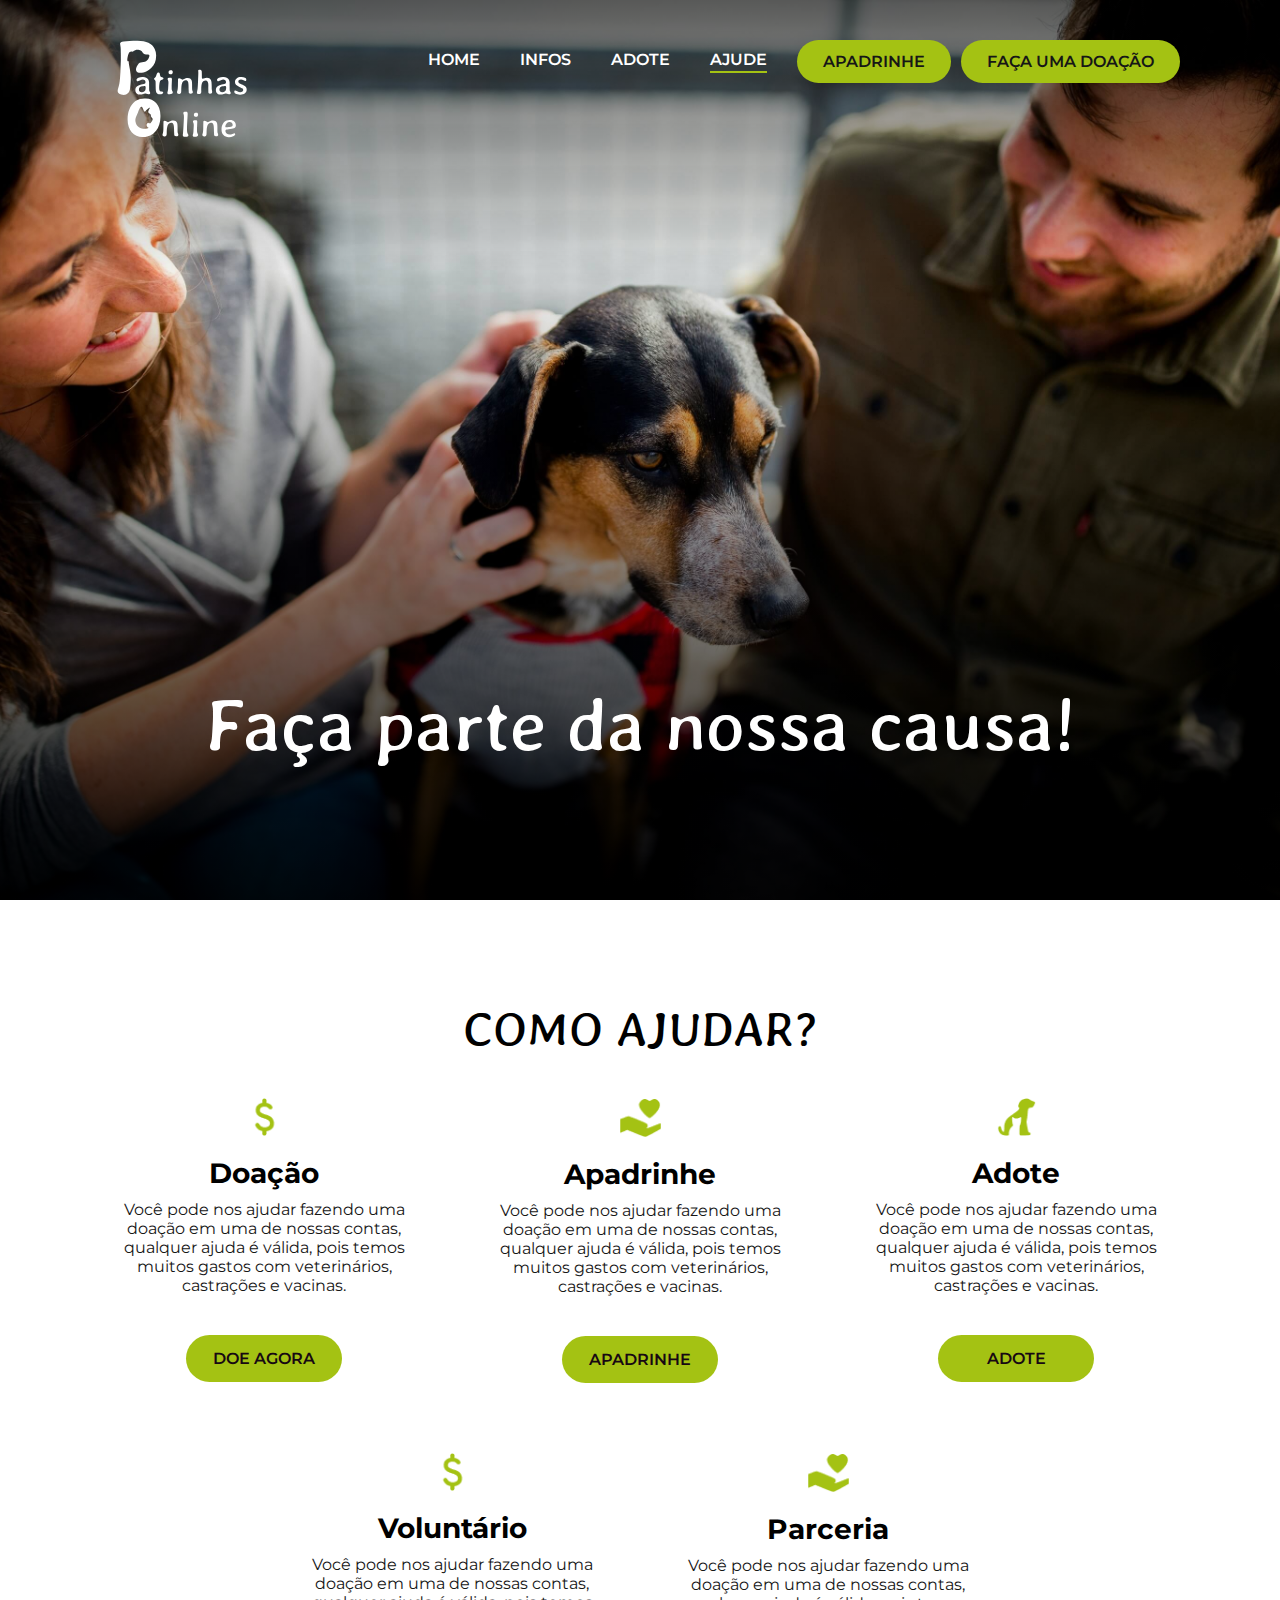
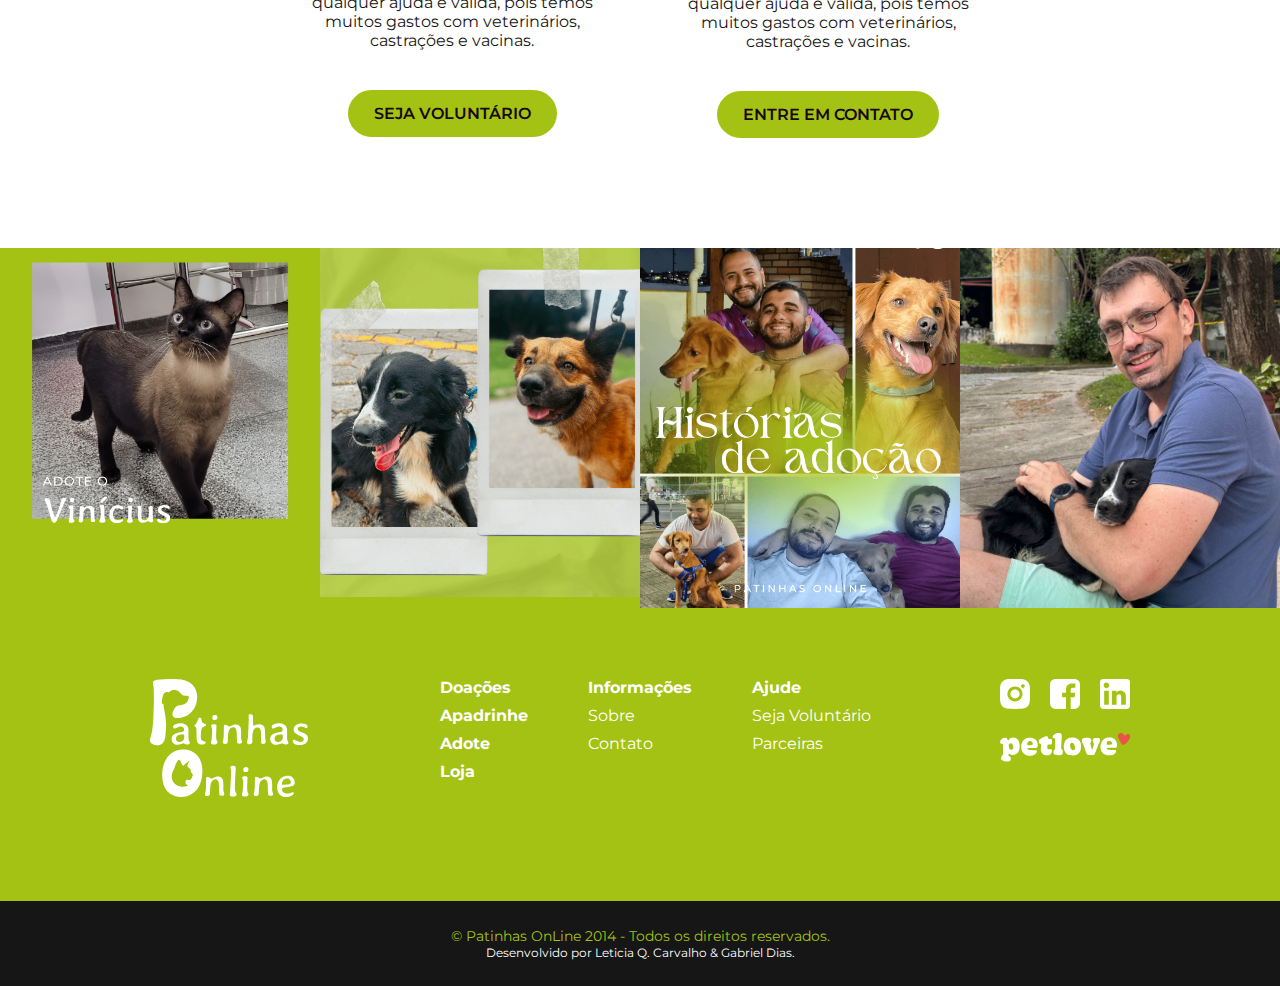
==== pages/ajude.html @ 226a87cc "alterações" ====
<!DOCTYPE html>
<html lang="pt-br">

<head>
    <meta charset="UTF-8">
    <meta name="viewport" content="width=device-width, initial-scale=1.0">
    <link rel="preconnect" href="https://fonts.googleapis.com">
    <link rel="preconnect" href="https://fonts.gstatic.com" crossorigin>
    <link
        href="https://fonts.googleapis.com/css2?family=Averia+Gruesa+Libre&family=Montserrat:wght@400;500;600;700&display=swap"
        rel="stylesheet">

    <title>Ajude</title>

    <link rel="shortcut icon" href="../assets/favicon.png" type="image/x-icon">
    <link rel="stylesheet" href="../styles/ajude.css">
</head>

<body> 
    <header>

        <div class="menuHamburguer">
            <img src="../assets/LogoPatinhas.svg" alt="">
            <img src="../assets/icon/openMenu.png" alt="" onclick="openMenu()">
        </div>

        <div class="menuTelasMenores">
            <div class="fecharMenu" onclick="closedMenu()">
                <img src="../assets/icon/closeMenu.png" alt="">
            </div>
            <a href="index.html">
                <img src="../assets/LogoPatinhas.svg" alt="" class="logoPatinhasOnline">
            </a>
            <ul class="navigation">
                <li><a href="../index.html">HOME</a></li>
                <li><a href="infos.html">INFOS</a></li>
                <li><a href="https://adote.patinhasonline.org.br/">ADOTE</a></li>
                <li class="ativo"><a href="ajude.html">AJUDE</a></li>
                <!-- <li><a href="#" style="color:#ffffff9a;">LOJA</a></li> -->
                <li><a href="apadrinhe.html">APADRINHE</a></li>
                <li><a href="doar.html">FAÇA UMA DOAÇÃO</a></li>
            </ul>
        </div>

        <nav>
            <a href="../index.html"><img src="../assets/LogoPatinhas.svg" alt="" class="logoPatinhasOnline"></a>
            <ul class="navigation">
                <li><a href="../index.html">HOME</a></li>
                <li><a href="infos.html">INFOS</a></li>
                <li><a href="https://adote.patinhasonline.org.br/">ADOTE</a></li>
                <li class="ativo"><a href="ajude.html">AJUDE</a></li>
                <!-- <li><a href="">LOJA</a></li> -->
                <li><a href="apadrinhe.html">APADRINHE</a></li>
                <li><a href="doar.html">FAÇA UMA DOAÇÃO</a></li>
            </ul>
        </nav>
    </header>
    <main>
        <section class="section-inicio">
            <img src="../assets/background-ajude.jpg" alt="" class="background-inicio">
            <div class="container-inicio">
                <p>Faça parte da nossa causa!</p>
            </div>


        </section>

        <section class="section-ajudar">
            <h2>Como ajudar?</h2>
            <div class="container-ajudar">
                <div class="card-ajudar">
                    <img src="../assets/icon/Dinheiro.png" alt="">
                    <h3>Doação</h3>
                    <p>Você pode nos ajudar fazendo uma doação em uma de nossas contas, qualquer ajuda é válida, pois
                        temos
                        muitos gastos com veterinários, castrações e vacinas.</p>
                    <a href="doar.html">
                        <button class="btn-ajudar">Doe agora</button>
                    </a>
                </div>
                <div class="card-ajudar">
                    <img src="../assets/icon/Apadrinhar.png" alt="">
                    <h3>Apadrinhe</h3>
                    <p>Você pode nos ajudar fazendo uma doação em uma de nossas contas, qualquer ajuda é válida, pois
                        temos
                        muitos gastos com
                        veterinários, castrações e vacinas.</p>
                    <a href="apadrinhe.html"><button class="btn-ajudar">APADRINHE</button></a>
                </div>
                <div class="card-ajudar">
                    <img src="../assets/icon/Adocao.png" alt="">
                    <h3>Adote</h3>
                    <p>Você pode nos ajudar fazendo uma doação em uma de nossas contas, qualquer ajuda é válida, pois
                        temos
                        muitos gastos com
                        veterinários, castrações e vacinas.</p>
                    <a href="https://adote.patinhasonline.org.br/"><button class="btn-ajudar">adote</button></a>
                </div>

                <div class="card-ajudar">
                    <img src="../assets/icon/Dinheiro.png" alt="">
                    <h3>Voluntário</h3>
                    <p>Você pode nos ajudar fazendo uma doação em uma de nossas contas, qualquer ajuda é válida, pois
                        temos
                        muitos gastos com veterinários, castrações e vacinas.</p>
                    <a href="https://docs.google.com/forms/d/e/1FAIpQLSfwefY6Z5MquSlEsEEb_Ik-94nusH8CNLHQpMYdT0zhZkeq-Q/viewform"><button class="btn-ajudar">Seja Voluntário</button></a>
                </div>

                <div class="card-ajudar">
                    <img src="../assets/icon/Apadrinhar.png" alt="">
                    <h3>Parceria</h3>
                    <p>Você pode nos ajudar fazendo uma doação em uma de nossas contas, qualquer ajuda é válida, pois
                        temos
                        muitos gastos com veterinários, castrações e vacinas.</p>
                    <a href="https://chat.whatsapp.com/E5KUpH816n9Ec4BOXb96Nz"><button class="btn-ajudar">Entre em contato</button></a>
                </div>
            </div>
        </section>

        <section class="section-feedInstagram">
            <div class="boxPostagem">
                <img src="../assets/feedInstagram/postagem01.png" alt="">
            </div>
            <div class="boxPostagem">
                <img src="../assets/feedInstagram/postagem02.png" alt="">
            </div>
            <div class="boxPostagem">
                <img src="../assets/feedInstagram/postagem03.png" alt="">
            </div>
            <div class="boxPostagem">
                <img src="../assets/feedInstagram/postagem04.jpg" alt="">
            </div>
        </section>
    </main>
    <footer>
        <div class="container-footer">
            <div>
                <a href="../index.html"><img src="../assets/LogoPatinhas.svg" alt=""></a>
            </div>
            <div class="listas-links">
                <ul class="menu-footer">
                    <li><a href="doar.html">Doações</a></li>
                    <li><a href="apadrinhe.html">Apadrinhe</a></li>
                    <li><a href="https://adote.patinhasonline.org.br/">Adote</a></li>
                    <li><a href="">Loja</a></li>
                </ul>
                <ul>
                    <li>Informações</li>
                    <li><a href="infos.html">Sobre</a></li>
                    <li><a href="infos.html#contato">Contato</a></li>
                </ul>
                <ul>
                    <li>Ajude</li>
                    <li><a href="">Seja Voluntário</a></li>
                    <li><a href="">Parceiras</a></li>
                </ul>
            </div>
            <div>
                <div class="redes-sociais">
                    <a href="https://www.instagram.com/patinhasonline/" target="_blank"><img
                            src="../assets/icon/instagram.svg" alt=""></a>
                    <a href="https://www.facebook.com/patinhasonline" target="_blank"><img
                            src="../assets/icon/facebook.svg" alt=""></a>
                    <a href="https://www.linkedin.com/company/patinhas-online/about/" target="_blank"><img
                            src="../assets/icon/linkedin.svg" alt=""></a>
                </div>
                <div class="redes-sociais"><a
                        href="https://patinhasonline.petlove.com.br/?fbclid=PAAaa2Pv4_MpVetYNMf6FtxfOVMZBxCQdqr0StWD2a-b7K7CP_-0gNbwwl4zE"
                        target="_blank"><img src="../assets/icon/petlove.svg" alt=""></a></div>
            </div>
        </div>
        <div class="creditos-copywriting">
            <p>&copy; Patinhas OnLine 2014 - Todos os direitos reservados.
            </p>
            <p>Desenvolvido por <a href="https://www.behance.net/lequeirozcvl" target="_blank">Leticia Q. Carvalho</a> &
                <a href="https://github.com/gabrieldias-dev" target="_blank">Gabriel Dias</a>.
            </p>
        </div>
    </footer>

    <script src="../scripts/menuCelular.js"></script>
    <script src="../main.js"></script>

</body>

</html>
---- styles/ajude.css ----
* {
  margin: 0;
  padding: 0;
  box-sizing: border-box;
}

:root {
  font-size: 62.5%;

  --var-font: "Montserrat", sans-serif;
  --var-font-title: "Averia Gruesa Libre", sans-serif;
  --var-green: #a4c213;
  --var-white: #ffffff;
  --var-black: #161616;
  --var-colorDisabled: #ffffff9a;
}

html {
  font-family: var(--var-font);
}

body {
  max-width: 100vw;
  overflow: overlay;
  font-family: var(--var-font);
}

h2 {
  font-size: 4.8rem;
  font-family: var(--var-font-title);
  font-weight: 400;
}

::-webkit-scrollbar {
  display: none;
}

header {
  position: absolute;
  width: 100%;
  z-index: 1;
  display: flex;
  justify-content: center;
}

.menuTelasMenores,
.menuHamburguer {
  display: none;
}

nav {
  display: flex;
  justify-content: space-between;
  align-items: top;
  width: min( 144rem, 100%); 
  height: 11.8rem;
  margin: 4rem 10rem 0 10rem;
}

.logoPatinhasOnline {
  width: 16.6rem;
  height: 9.8rem;
}

ul {
  font-size: 1.6rem;
  color: var(--var-white);
  list-style: none;
}

.navigation {
  display: flex;
  height: 4.3rem;
  padding-left: 1rem;
}

.navigation li a {
  text-decoration: none;
  color: var(--var-white);
}

nav .navigation li:nth-child(1) a:hover,
nav .navigation li:nth-child(2) a:hover,
nav .navigation li:nth-child(3) a:hover {
  color: var(--var-green);
}

/* nav .navigation li:nth-child(5) a, nav .navigation li:nth-child(3) a {
  color: var(--var-colorDisabled);
} */

/* nav .navigation li:nth-child(5) a:hover, nav .navigation li:nth-child(3) a:hover {
  cursor: not-allowed;
} */


.navigation li {
  position: relative;
  padding: 1rem;
  margin-right: 2rem;
  font-weight: 600;
}

.navigation li.ativo::before {
  content: "";
  position: absolute;
  bottom: calc(0rem - -1rem);
  width: calc(100% - 2rem);
  height: 2px;
  background-color: var(--var-green);
}

.navigation :nth-child(5),
.navigation :nth-child(6) {
  display: flex;
  min-width: 15rem;
  padding: 1.4rem 2.6rem;
  justify-content: center;
  align-items: center;

  background-color: var(--var-green);
  border-radius: 10rem;
}

.navigation :nth-child(5) a,
.navigation :nth-child(6) a {
  color: var(--var-black);
}

nav .navigation :nth-child(5):hover,
nav .navigation :nth-child(6):hover {
  background-color: var(--var-white);
  cursor: pointer;
  outline: 2px solid var(--var-green);
}

.navigation :nth-child(5) {
  margin-right: 1rem;
}

.navigation :nth-child(6) {
  margin-right: 0;
}

/* --------------- section Inicio --------------- */

.section-inicio {
  position: relative;
  width: 100%;
  height: 100vh;
  overflow: hidden;
  background: linear-gradient(
    180deg,
    rgba(0, 0, 0, 0.63) 0%,
    rgba(0, 0, 0, 0.04) 30.1%,
    rgba(0, 0, 0, 0.9) 100%
  );

  padding: 2rem 10rem;
  display: flex;
  justify-content: end;
  align-items: end;
}

.background-inicio {
  position: absolute;
  width: 100%;
  height: 100%;
  object-fit: cover;
  bottom: 0;
  left: 0;
  z-index: -1;
}

.container-inicio {
  width: 100%;
  height: 20rem;
  display: flex;
  flex-direction: column;
  align-items: center;
  gap: 3rem;
}

.container-inicio p {
  color: #fff;
  text-align: right;
  font-family: var(--var-font-title);
  font-size: 7.4rem;
  font-weight: 400;
}

/* -------------- section Como ajudar -------------- */

.section-ajudar {
  padding: 10rem;
  display: flex;
  flex-direction: column;
  align-items: center;
  gap: 3rem;
}

.section-ajudar h2 {
  text-transform: uppercase;
  text-align: center;
}

.container-ajudar {
  display: flex;
  width: 144rem;
  flex-wrap: wrap;
  justify-content: center;
  gap: 5rem; 
  overflow: hidden;
  
  
}

.card-ajudar {
  width: 32.6rem;
  padding: 1rem;

  display: flex;
  flex-direction: column;
  align-items: center;
}

.card-ajudar img {
  width: 4.1rem;
  margin-bottom: 2rem;
}

.section-ajudar h3 {
  font-size: 2.8rem;
  text-align: center;
  font-family: var(--var-font);
  margin-bottom: 1rem;
}

.section-ajudar p {
  color: #161616;
  text-align: center;
  font-family: var(--var-font);
  font-size: 1.6rem;
  font-weight: 400;
}

.btn-ajudar {
  min-width: 15.6rem;
  padding: 1.4rem 2.6rem;
  margin-top: 4rem;
  border-radius: 10rem;
  background: #a4c213;
  border: none;

  font-family: var(--var-font);
  color: #170812;
  text-align: center;
  font-size: 1.6rem;
  font-weight: 600;
  text-transform: uppercase;
  transition: background-color 0.1s;
}

.btn-ajudar:hover {
  color: var(--var-green);
  background-color: var(--var-white);
  outline: 2px solid var(--var-green);
  cursor: pointer;
}

.ajudar-opcao {
  transition: transform 0.2s;
}

.ajudar-opcao a {
  color: var(--var-green);
  font-size: 1.6rem;
  font-weight: 500;
  text-decoration: none;
}

.ajudar-opcao:hover {
  transform: scale(1.05);
}

/* -------------- section Feed Instagram-------------- */

.section-feedInstagram {
  width: 100%;
  height: 36rem;
  background-color: var(--var-green);
  display: flex;
}

.boxPostagem {
  width: 100%;
  overflow: hidden;
  object-fit: cover;
}

.boxPostagem img {
  width: 100%;
}

/* ----------- Footer ------------ */

footer {
  max-width: 100%;
  background-color: var(--var-green);
  display: flex;
  flex-direction: column;
  align-items: center;

}

.container-footer {
    width: min( 144rem, 100%); 
  padding: 7rem 15rem 10rem 15rem;
  display: flex;
  justify-content: space-between;
}

.listas-links {
  display: flex;
  gap: 6rem;
}

.container-footer ul li a {
  color: var(--var-white);
  text-decoration: none;
}

.container-footer ul li a:hover {
  text-decoration: underline;
}

.container-footer ul {
  display: flex;
  flex-direction: column;
  gap: 0.9rem;
  font-family: var(--var-font);
  font-size: 1.6rem;
}

.container-footer ul li:nth-child(1) {
  font-weight: 700;
}

.menu-footer {
  font-weight: 700;
}

.redes-sociais {
  display: flex;
  justify-content: center;
  gap: 2rem;
  margin-bottom: 2rem;
  transition: transform 0.3s;
}

.redes-sociais a {
  transition: transform 0.3s;
}

.redes-sociais a:hover {
  transform: scale(1.1);
}

.creditos-copywriting {
   width: 100%;
  height: 8.5rem;
  display: flex;
  flex-direction: column;
  justify-content: center;
  align-items: center;

  font-family: var(--var-font);
  font-size: 1.2rem;
  color: white;
  background-color: var(--var-black);
 
}

.creditos-copywriting p:nth-child(1) {
  font-size: 1.4rem;
  color: var(--var-green);
}

.creditos-copywriting a {
  color: var(--var-white);
  text-decoration: none;
}

.creditos-copywriting a:hover {
  text-decoration: underline;
}

/*  ------------ Telas médias ------------------- */

@media (min-width: 1025px) and (max-width: 1225px) {
  nav .navigation :nth-child(7) {
    width: 22rem;
    padding: 0 2rem;
  }

  footer {
    max-width: 100%;
    background-color: var(--var-green);
  }

  .container-footer {
    width: 100%;
    padding: 7rem 5rem;
  }
  .listas-links {
    width: 100%;
    gap: 3rem;
    justify-content: space-evenly;
  }

  .container-footer ul {
    font-size: 1.8rem;
  }

  .creditos-copywriting {
    font-size: 1.3rem;
  }

  .creditos-copywriting p:nth-child(1) {
    font-size: 1.5rem;
  }
}

@media (min-width: 768px) and (max-width: 1024px) {
  nav {
    width: 100%;
    margin: 4rem 1rem;
  }

  .logoPatinhasOnline {
    width: 10rem;
  }

  ul {
    font-size: 1.3rem;
  }

  .navigation li {
    padding: 1rem;
    margin-right: 1rem;
  }

  nav .navigation :nth-child(6),
  nav .navigation :nth-child(7) {
    display: flex;
    min-width: 13rem;
    padding: 0 0.5rem;
    font-size: 1.1rem;
  }

  /* -------- section inicio ------- */

  .section-inicio {
    padding: 2rem 4rem;
  }

  .container-inicio {
    width: 100%;
    height: auto;
    padding: 3rem 0rem;
    height: auto;
    justify-content: center;
  }

  .container-inicio p {
    font-size: 7.4rem;
    text-align: center;
    padding: 0;
  }

  /* --------- section como ajudar ---------- */

  .section-ajudar {
    margin: 5rem 0;
    padding: 3rem 2rem;
    gap: 1.5rem;
  }

  .section-ajudar h2 {
    font-size: 4rem;
  }

  .container-ajudar {
    gap: 1.5rem;
    width: 100%;
     
  }

  .card-ajudar {
    width: 25rem;
    padding: 1rem;

    display: flex;
    flex-direction: column;
    align-items: center;
  }

  .card-ajudar img {
    width: 3rem;
    margin-bottom: 2rem;
  }

  .section-ajudar h3 {
    font-size: 2rem;
  }

  .section-ajudar p {
    font-size: 1.3rem;
  }

  .btn-ajudar {
    width: 10rem;
    padding: 1rem 1rem;
    margin-top: 4rem;
    font-size: 1.2rem;
  }

  .ajudar-opcao a {
    font-size: 1.4rem;
  }

  /* ------------ Section Feed instagram  ------------ */

  .section-feedInstagram {
    height: 100%;
    padding-bottom: 2rem;
  }

  /* ----------- Footer ------------ */

  footer {
    max-width: 100%;
    background-color: var(--var-green);
  }

  .container-footer {
    width: 100%;
    padding: 7rem 5rem;
  }
  .listas-links {
    gap: 3rem;
  }

  .container-footer ul {
    font-size: 1.5rem;
  }

  .creditos-copywriting {
    font-size: 1.1rem;
  }

  .creditos-copywriting p:nth-child(1) {
    font-size: 1.3rem;
    color: var(--var-green);
  }
}

/* Tela pequenas / celulares */

@media (max-width: 768px) {
  body {
    position: relative;
    overflow-x: hidden;
  }

  header {
    width: 100%;
    overflow: hidden;
    height: 100vh;
  }

  nav {
    display: none;
  }

  .menuHamburguer {
    position: absolute;
    display: flex;
    justify-content: space-between;
    width: 100%;
    padding: 2rem;
    z-index: 10;
  }

  .menuHamburguer :nth-child(1) {
    width: 8rem;
  }

  .menuHamburguer :nth-child(2) {
    filter: invert(1);
    width: 4rem;
    height: 4rem;
  }

  .menuTelasMenores {
    width: 100%;
    height: 100vh;
    position: absolute;
    display: flex;
    flex-direction: column;
    align-items: center;
    transform: translateX(100%);
    background-color: var(--var-green);
    z-index: 100;
    transition: transform 0.5s;
  }

  .menuTelasMenores .logoPatinhasOnline {
    margin-bottom: 3rem;
  }

  .menuTelasMenores .navigation {
    width: 100%;
    flex-direction: column;
    align-items: center;
    gap: 1rem;
  }

  .menuTelasMenores .navigation li a {
    font-size: 2rem;
    color: white;
  }

  .fecharMenu {
    display: flex;
    justify-content: end;
    padding: 1rem;
    width: 100%;
  }

  .fecharMenu img {
    width: 3.5rem;
    filter: invert(1);
  }

  .menuTelasMenores .navigation li:nth-child(n + 5) a {
    color: black;
  }

  .menuTelasMenores .navigation li:nth-child(n + 5) {
    background-color: var(--var-white);
    min-width: 15rem;
    padding: 1.4rem 2.6rem;
    border-radius: 10rem;
    margin: 0.5rem 0;
    border: 1px solid black;
  }

  .menuTelasMenores .navigation li.ativo::before {
    background-color: var(--var-white);
  }

  /* --------------- section Inicio --------------- */

  .section-inicio {
    padding: 0 2rem;
    display: flex;
    justify-content: center;
    height: 90vh;
  }

  .background-inicio {
    position: absolute;
    top: 0;
    width: 100%;
    height: 100%;
    object-fit: cover;
  }

  .container-inicio {
    width: 100%;
    height: auto;
    padding: 8rem 2rem;
  }

  .container-inicio p {
    color: #fff;
    text-align: right;
    font-family: var(--var-font-title);
    font-size: 4rem;
    font-weight: 400;
  }

  /* -------------- section Como ajudar -------------- */

  .section-ajudar {
    overflow: hidden;
    padding: 4rem 2rem;
    height: auto;
  }
  .container-ajudar {
    flex-direction: column;
    gap: 4rem;
    width: 100%;

  }

  /* ------------ Section Feed instagram  ------------ */

  .section-feedInstagram {
    height: 100%;
    padding-bottom: 2rem;
  }

  /* ----------- Footer ------------ */

  footer {
    max-width: 100%;
    height: auto;
    background-color: var(--var-green);
    padding: 0;
  }

  .container-footer {
    width: 100%;
    padding: 3rem 2rem;
    display: flex;
    flex-wrap: wrap;
    gap: 5rem;
    height: auto;
  }

  .container-footer ul {
    font-size: 1.9rem;
  }

  .listas-links {
    padding-left: 1.6rem;
    flex-wrap: wrap;
  }

  .redes-sociais {
    padding-left: 2rem;
    align-items: center;
  }

  .creditos-copywriting {
    font-size: 1.1rem;
  }

  .creditos-copywriting p:nth-child(1) {
    font-size: 1.3rem;
    color: var(--var-green);
  }
}
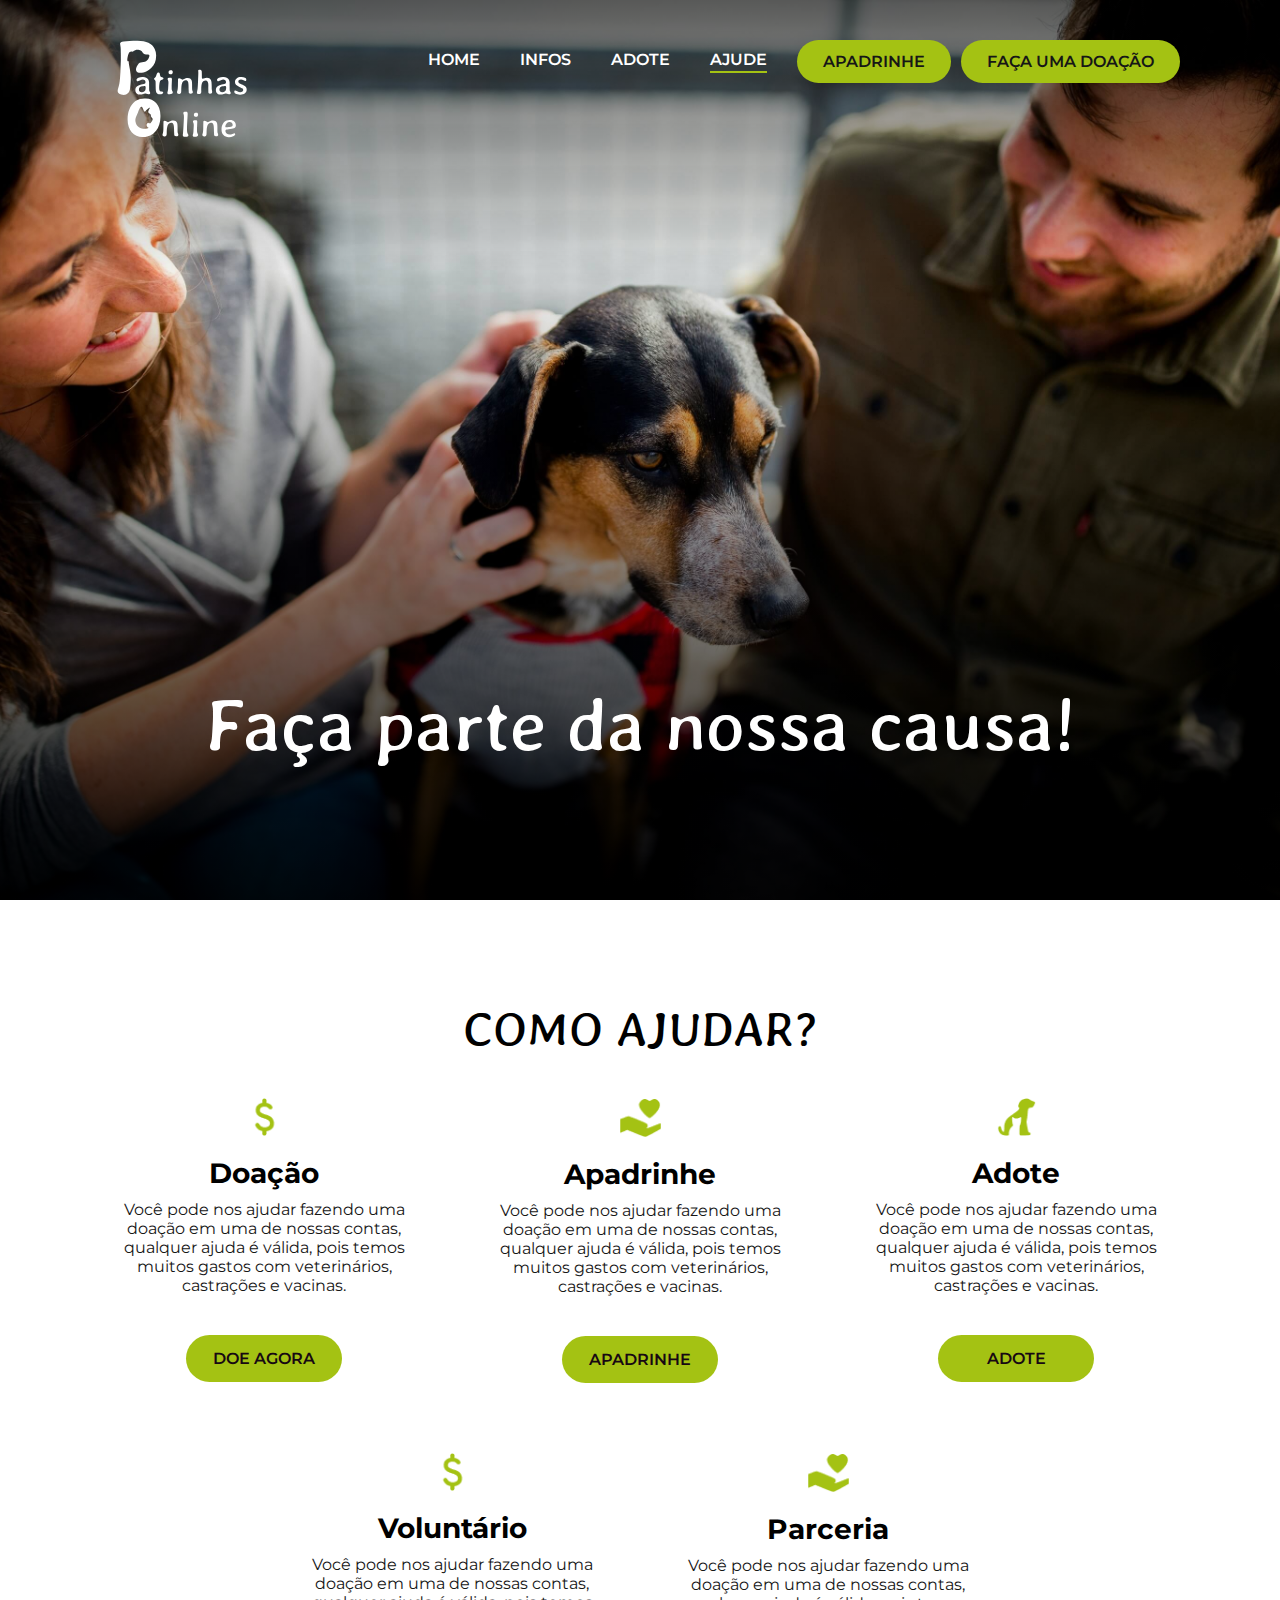
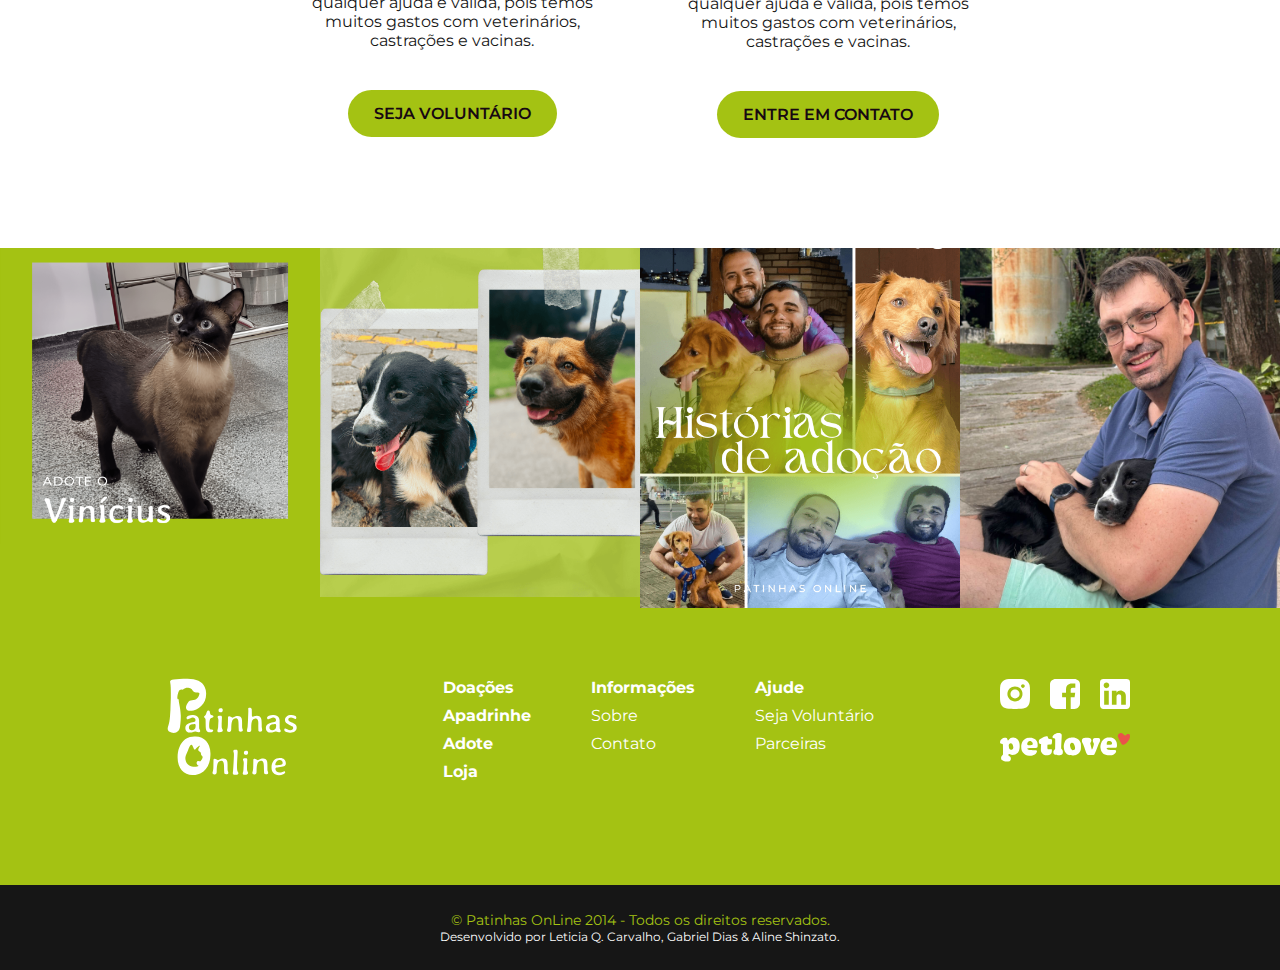
==== commit fc79fb9b: "alterações gerais" ====
--- a/pages/ajude.html
+++ b/pages/ajude.html
@@ -135,7 +135,7 @@
     <footer>
         <div class="container-footer">
             <div>
-                <a href="../index.html"><img src="../assets/LogoPatinhas.svg" alt=""></a>
+                <a href="../index.html"><img src="../assets/LogoPatinhas.svg" alt="" class="logoPatinhasOnline"></a>
             </div>
             <div class="listas-links">
                 <ul class="menu-footer">
@@ -172,8 +172,8 @@
         <div class="creditos-copywriting">
             <p>&copy; Patinhas OnLine 2014 - Todos os direitos reservados.
             </p>
-            <p>Desenvolvido por <a href="https://www.behance.net/lequeirozcvl" target="_blank">Leticia Q. Carvalho</a> &
-                <a href="https://github.com/gabrieldias-dev" target="_blank">Gabriel Dias</a>.
+            <p>Desenvolvido por <a href="https://www.behance.net/lequeirozcvl" target="_blank">Leticia Q. Carvalho</a>,
+                <a href="https://github.com/gabrieldias-dev" target="_blank">Gabriel Dias</a> & Aline Shinzato.
             </p>
         </div>
     </footer>
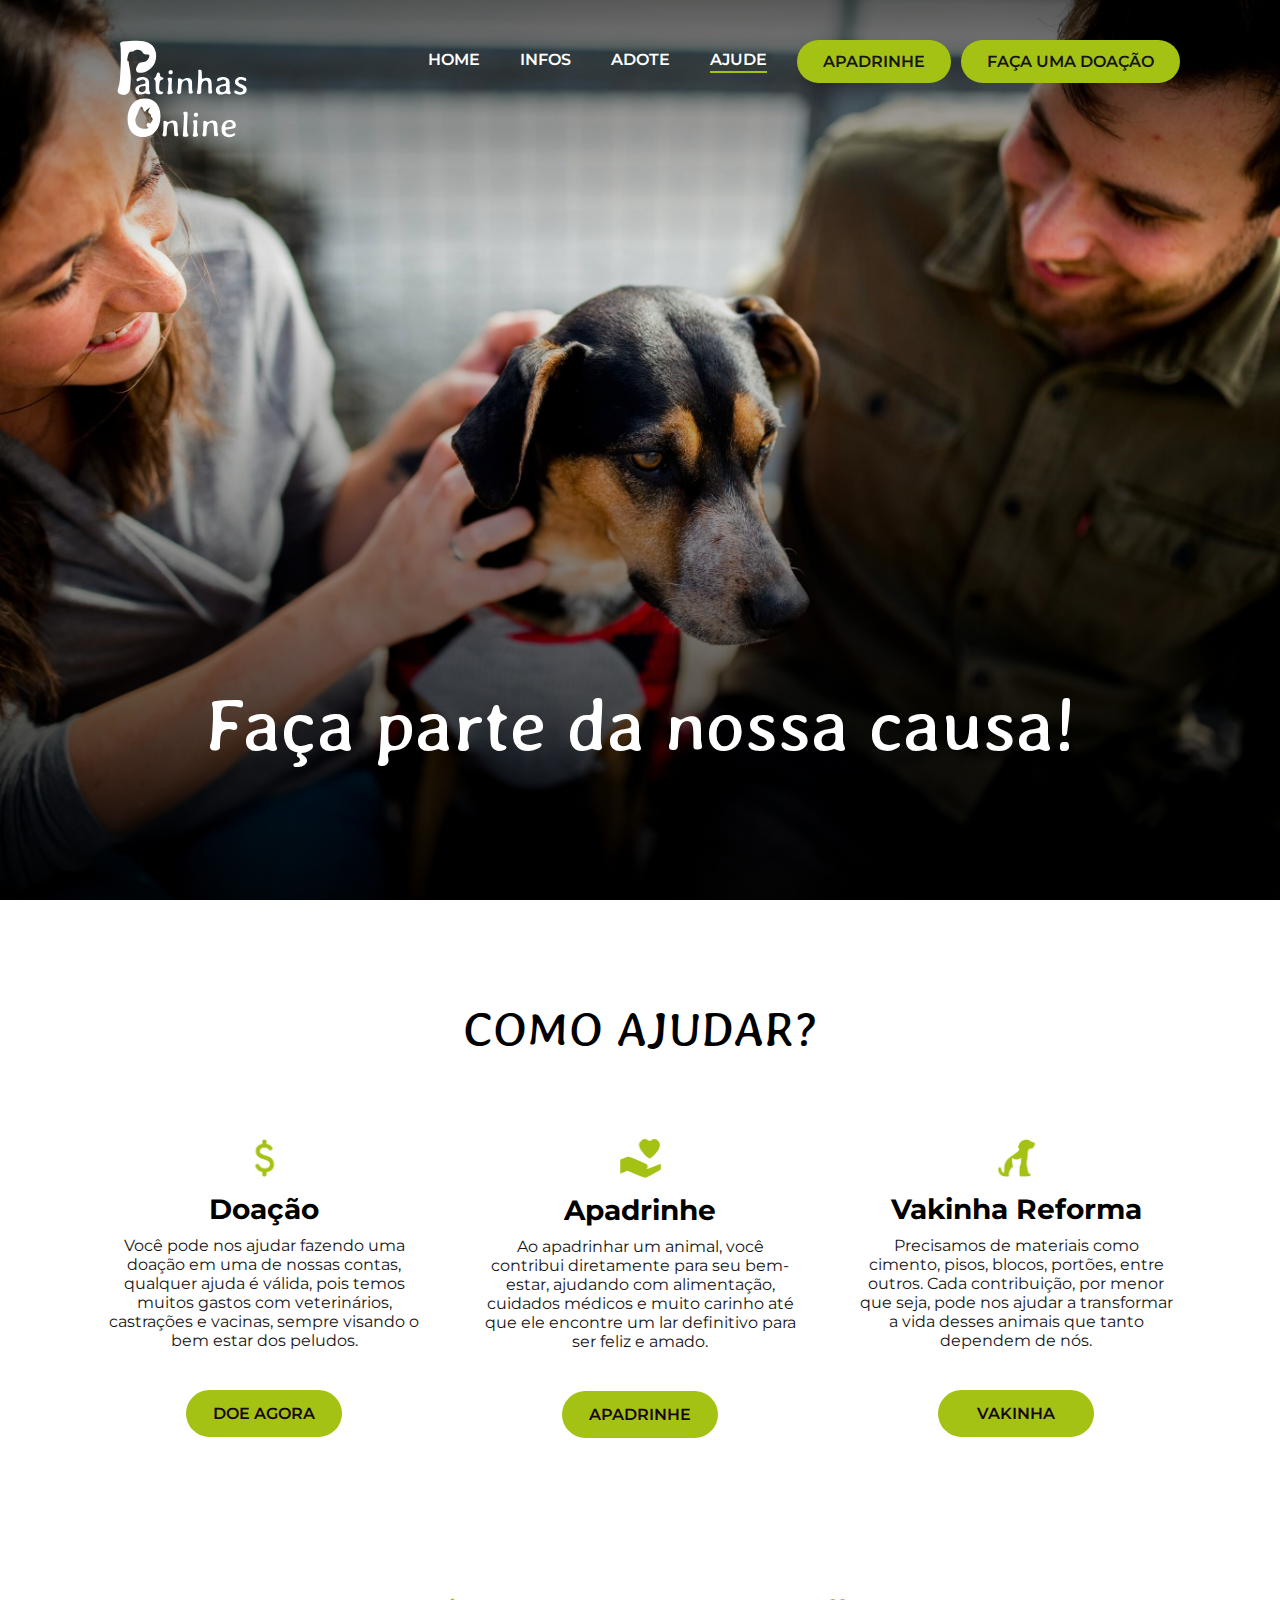
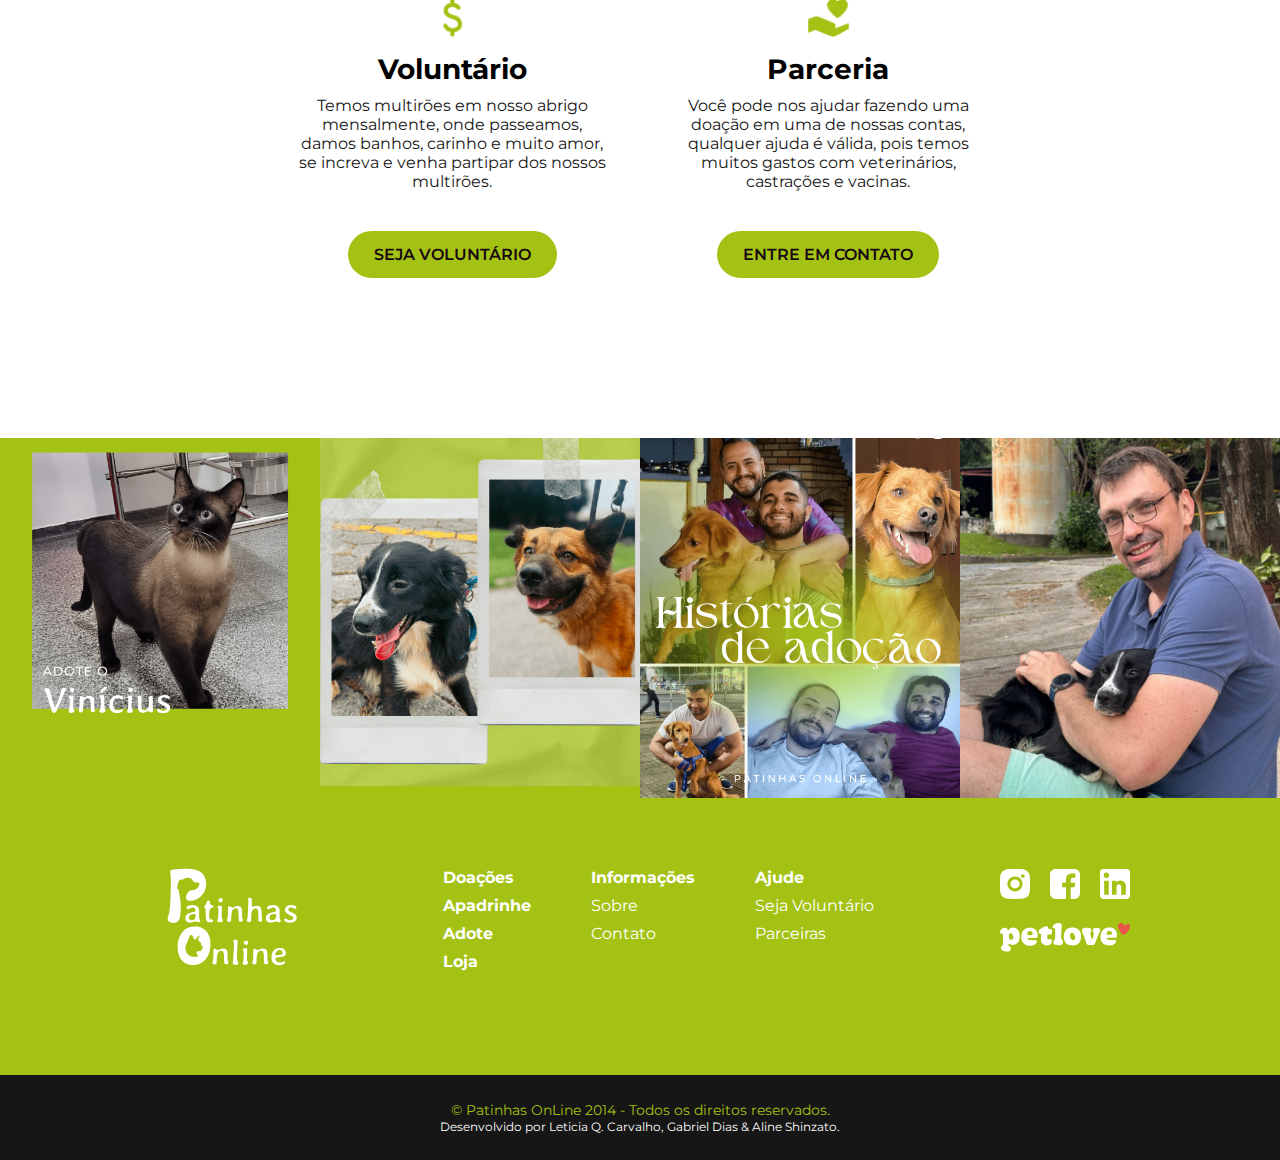
==== commit 0e7d12b7: "alterações gerais" ====
--- a/pages/ajude.html
+++ b/pages/ajude.html
@@ -73,7 +73,7 @@
                     <h3>Doação</h3>
                     <p>Você pode nos ajudar fazendo uma doação em uma de nossas contas, qualquer ajuda é válida, pois
                         temos
-                        muitos gastos com veterinários, castrações e vacinas.</p>
+                        muitos gastos com veterinários, castrações e vacinas, sempre visando o bem estar dos peludos. </p>
                     <a href="doar.html">
                         <button class="btn-ajudar">Doe agora</button>
                     </a>
@@ -81,28 +81,24 @@
                 <div class="card-ajudar">
                     <img src="../assets/icon/Apadrinhar.png" alt="">
                     <h3>Apadrinhe</h3>
-                    <p>Você pode nos ajudar fazendo uma doação em uma de nossas contas, qualquer ajuda é válida, pois
-                        temos
-                        muitos gastos com
-                        veterinários, castrações e vacinas.</p>
+                    <p> Ao apadrinhar um animal, você contribui diretamente para seu bem-estar, ajudando com alimentação, cuidados
+                    médicos e muito carinho até que ele encontre um lar definitivo para ser feliz e amado.</p>
                     <a href="apadrinhe.html"><button class="btn-ajudar">APADRINHE</button></a>
                 </div>
                 <div class="card-ajudar">
                     <img src="../assets/icon/Adocao.png" alt="">
-                    <h3>Adote</h3>
-                    <p>Você pode nos ajudar fazendo uma doação em uma de nossas contas, qualquer ajuda é válida, pois
-                        temos
-                        muitos gastos com
-                        veterinários, castrações e vacinas.</p>
-                    <a href="https://adote.patinhasonline.org.br/"><button class="btn-ajudar">adote</button></a>
+                    <h3>Vakinha Reforma</h3>
+                    <p>Precisamos de materiais como cimento, pisos, blocos, portões, entre outros.
+                    
+                    Cada contribuição, por menor que seja, pode nos ajudar a transformar a vida desses animais que tanto dependem de nós.
+</p>
+                    <a href="https://www.vakinha.com.br/5128770/" target="_blank"><button class="btn-ajudar">Vakinha</button></a>
                 </div>
 
                 <div class="card-ajudar">
                     <img src="../assets/icon/Dinheiro.png" alt="">
                     <h3>Voluntário</h3>
-                    <p>Você pode nos ajudar fazendo uma doação em uma de nossas contas, qualquer ajuda é válida, pois
-                        temos
-                        muitos gastos com veterinários, castrações e vacinas.</p>
+                    <p>Temos multirões em nosso abrigo mensalmente, onde passeamos, damos banhos, carinho e muito amor, se increva e venha partipar dos nossos multirões.</p>
                     <a href="https://docs.google.com/forms/d/e/1FAIpQLSfwefY6Z5MquSlEsEEb_Ik-94nusH8CNLHQpMYdT0zhZkeq-Q/viewform"><button class="btn-ajudar">Seja Voluntário</button></a>
                 </div>
 
--- a/styles/ajude.css
+++ b/styles/ajude.css
@@ -217,16 +217,24 @@
 
 .card-ajudar {
   width: 32.6rem;
-  padding: 1rem;
+  height: 40rem;
+  padding: .5rem;
 
   display: flex;
   flex-direction: column;
   align-items: center;
+  justify-content: center;
 }
 
 .card-ajudar img {
   width: 4.1rem;
-  margin-bottom: 2rem;
+  margin-bottom: 1.5rem;
+}
+
+.card-ajudar p {
+  width: 100%;
+  
+ 
 }
 
 .section-ajudar h3 {
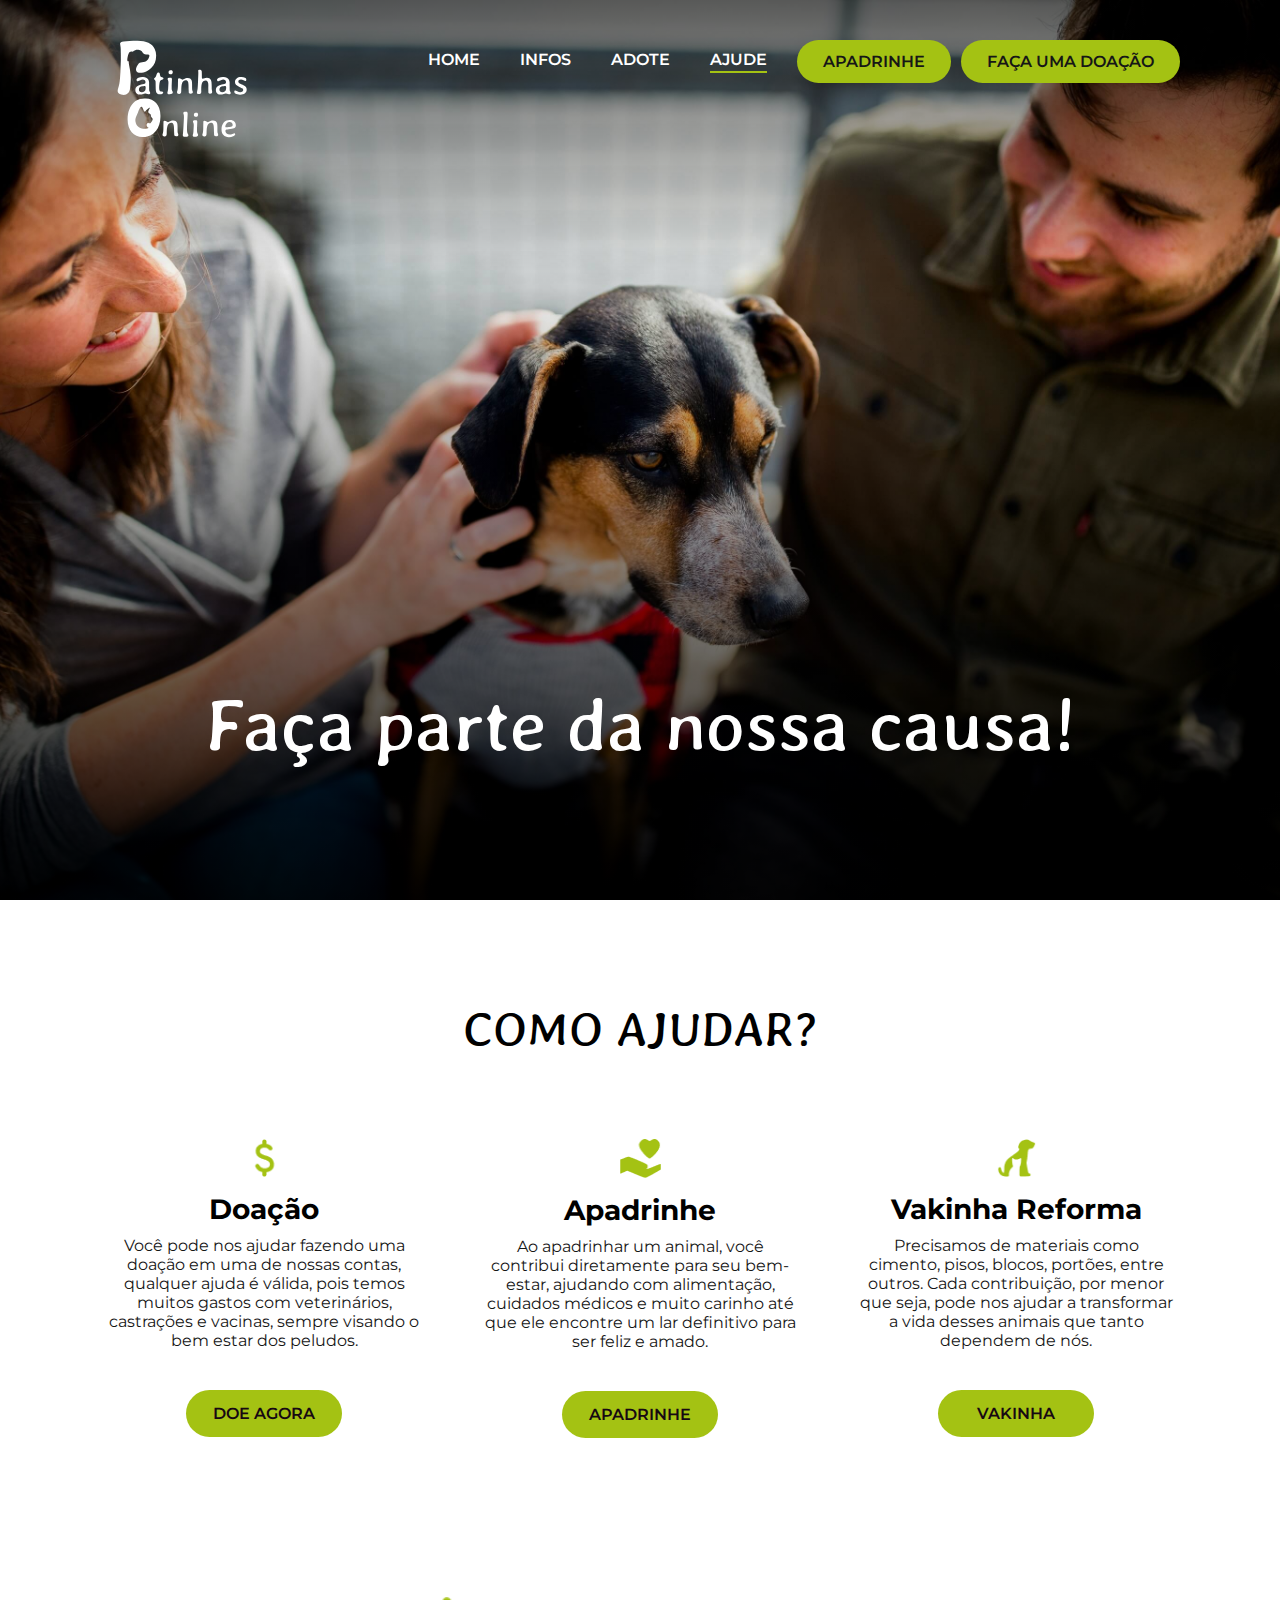
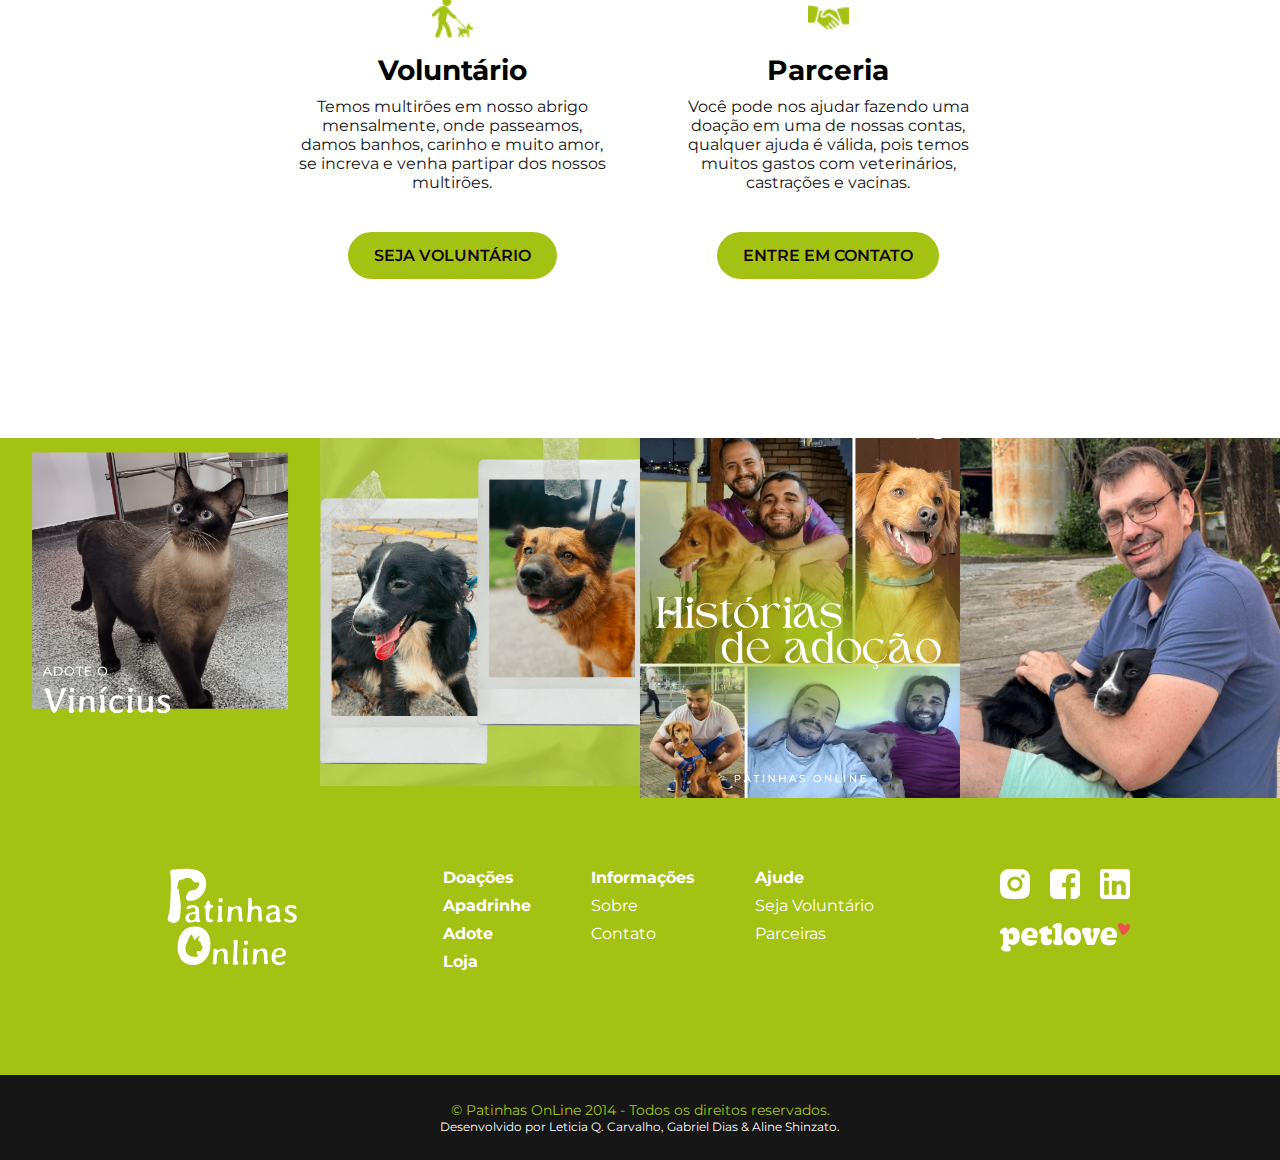
==== commit a114919c: "alterações links" ====
--- a/pages/ajude.html
+++ b/pages/ajude.html
@@ -37,7 +37,7 @@
                 <li><a href="https://adote.patinhasonline.org.br/">ADOTE</a></li>
                 <li class="ativo"><a href="ajude.html">AJUDE</a></li>
                 <!-- <li><a href="#" style="color:#ffffff9a;">LOJA</a></li> -->
-                <li><a href="apadrinhe.html">APADRINHE</a></li>
+                <li><a href="https://adote.patinhasonline.org.br/">APADRINHE</a></li>
                 <li><a href="doar.html">FAÇA UMA DOAÇÃO</a></li>
             </ul>
         </div>
@@ -50,7 +50,7 @@
                 <li><a href="https://adote.patinhasonline.org.br/">ADOTE</a></li>
                 <li class="ativo"><a href="ajude.html">AJUDE</a></li>
                 <!-- <li><a href="">LOJA</a></li> -->
-                <li><a href="apadrinhe.html">APADRINHE</a></li>
+                <li><a href="https://adote.patinhasonline.org.br/">APADRINHE</a></li>
                 <li><a href="doar.html">FAÇA UMA DOAÇÃO</a></li>
             </ul>
         </nav>
@@ -83,7 +83,7 @@
                     <h3>Apadrinhe</h3>
                     <p> Ao apadrinhar um animal, você contribui diretamente para seu bem-estar, ajudando com alimentação, cuidados
                     médicos e muito carinho até que ele encontre um lar definitivo para ser feliz e amado.</p>
-                    <a href="apadrinhe.html"><button class="btn-ajudar">APADRINHE</button></a>
+                    <a href="https://adote.patinhasonline.org.br/"><button class="btn-ajudar">APADRINHE</button></a>
                 </div>
                 <div class="card-ajudar">
                     <img src="../assets/icon/Adocao.png" alt="">
@@ -96,14 +96,14 @@
                 </div>
 
                 <div class="card-ajudar">
-                    <img src="../assets/icon/Dinheiro.png" alt="">
+                    <img src="../assets/icon/passear.png" alt="">
                     <h3>Voluntário</h3>
                     <p>Temos multirões em nosso abrigo mensalmente, onde passeamos, damos banhos, carinho e muito amor, se increva e venha partipar dos nossos multirões.</p>
                     <a href="https://docs.google.com/forms/d/e/1FAIpQLSfwefY6Z5MquSlEsEEb_Ik-94nusH8CNLHQpMYdT0zhZkeq-Q/viewform"><button class="btn-ajudar">Seja Voluntário</button></a>
                 </div>
 
                 <div class="card-ajudar">
-                    <img src="../assets/icon/Apadrinhar.png" alt="">
+                    <img src="../assets/icon/parcerias.png" alt="">
                     <h3>Parceria</h3>
                     <p>Você pode nos ajudar fazendo uma doação em uma de nossas contas, qualquer ajuda é válida, pois
                         temos
@@ -136,7 +136,7 @@
             <div class="listas-links">
                 <ul class="menu-footer">
                     <li><a href="doar.html">Doações</a></li>
-                    <li><a href="apadrinhe.html">Apadrinhe</a></li>
+                    <li><a href="https://adote.patinhasonline.org.br/">Apadrinhe</a></li>
                     <li><a href="https://adote.patinhasonline.org.br/">Adote</a></li>
                     <li><a href="">Loja</a></li>
                 </ul>
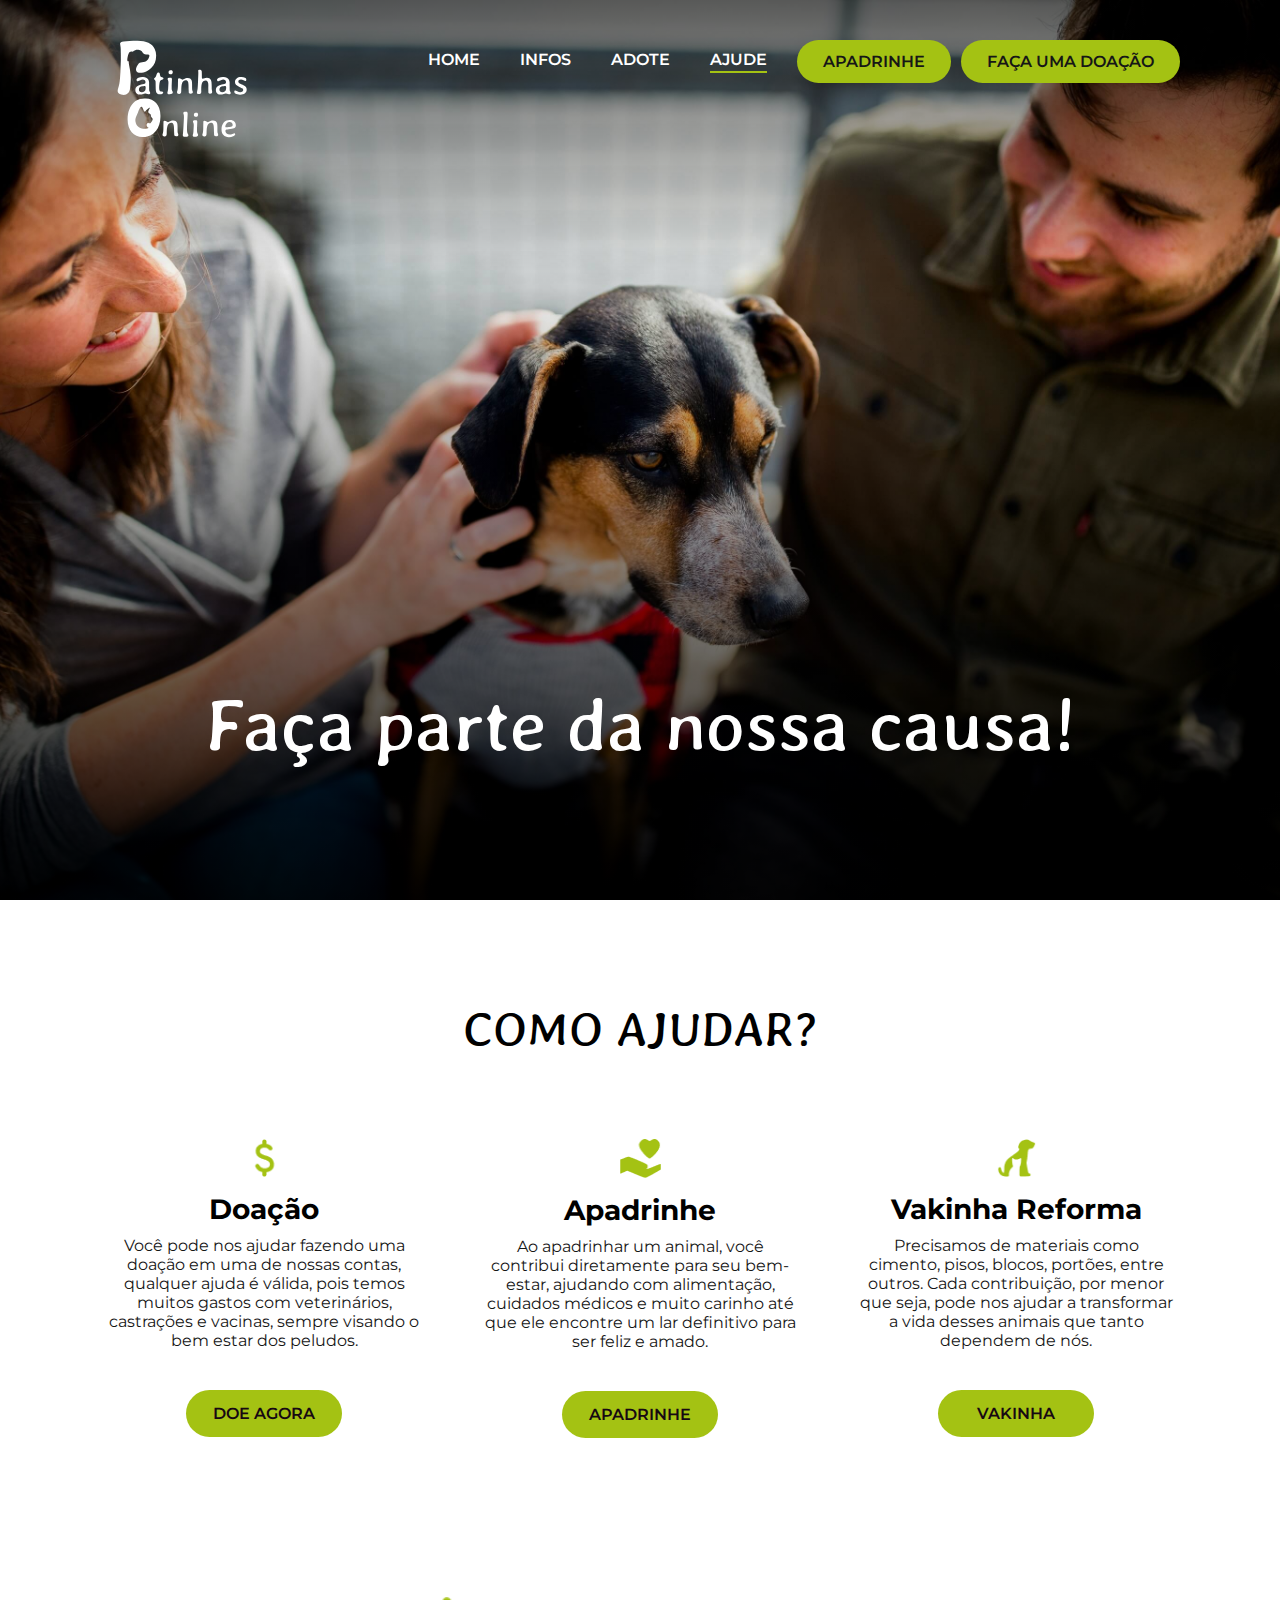
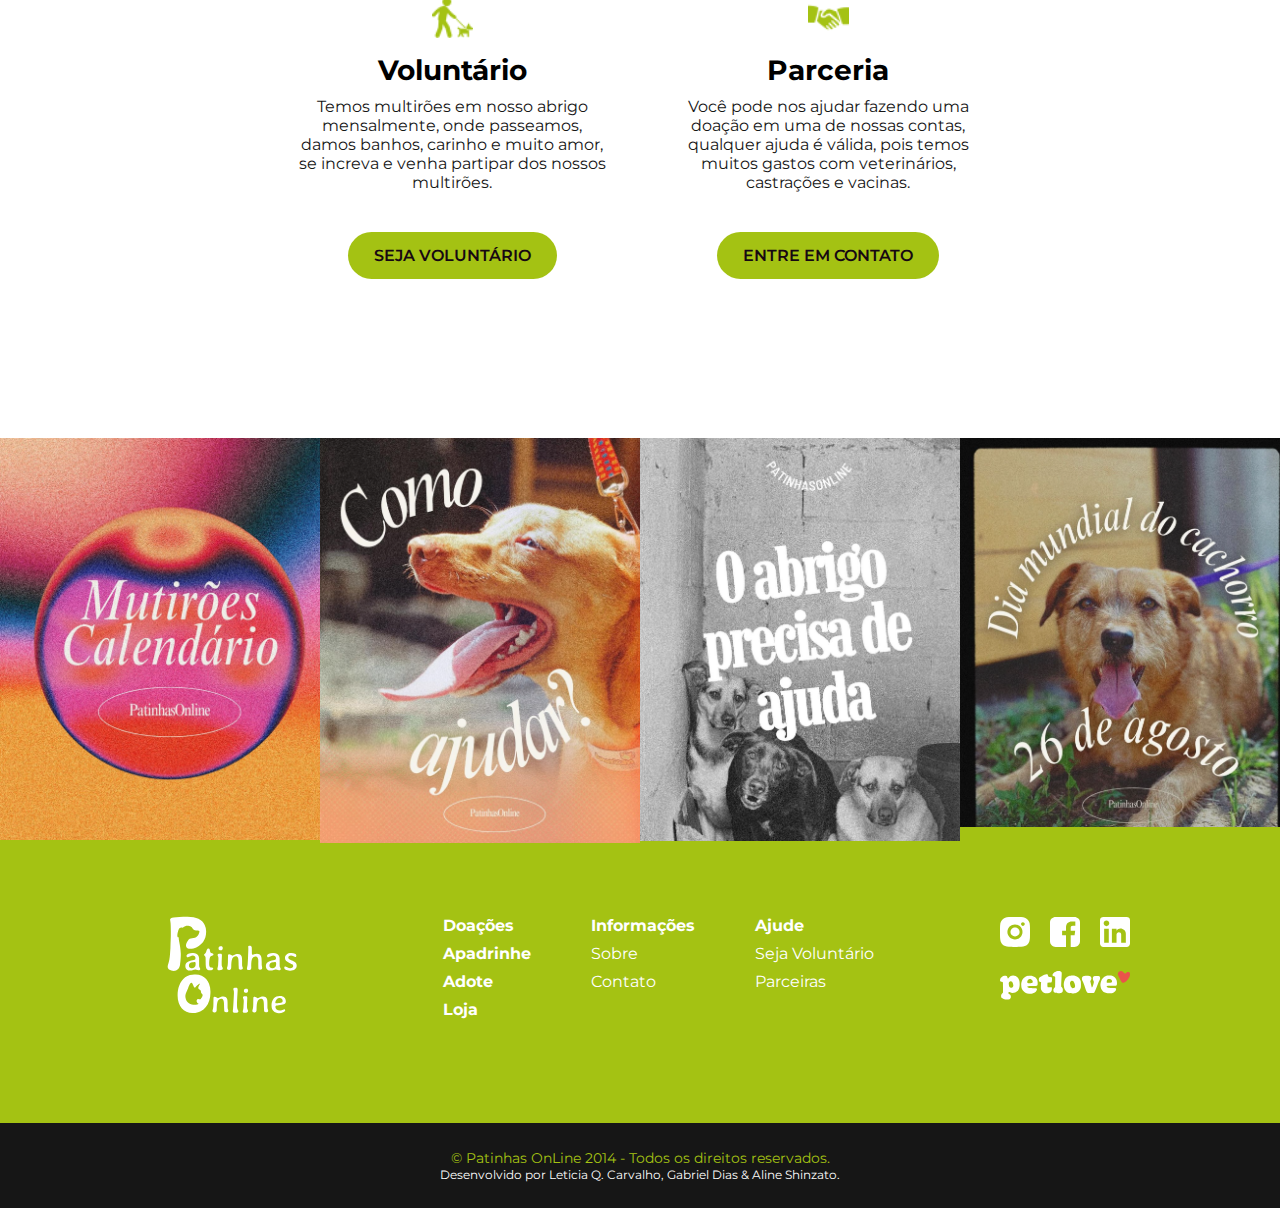
==== commit c836a645: "alterações gerais" ====
--- a/pages/ajude.html
+++ b/pages/ajude.html
@@ -115,16 +115,19 @@
 
         <section class="section-feedInstagram">
             <div class="boxPostagem">
-                <img src="../assets/feedInstagram/postagem01.png" alt="">
+                <abbr title="Acessa postagem instagram"><a href="https://www.instagram.com/p/DAtePb9vlYy/?img_index=1" target="_blank"><img
+                            src="../assets/feedInstagram/post1.png" alt=""></a></abbr>
             </div>
             <div class="boxPostagem">
-                <img src="../assets/feedInstagram/postagem02.png" alt="">
+                <a href="https://www.instagram.com/p/C-02oRZv7kD/?img_index=1" target="_blank"><img src="../assets/feedInstagram/post2.png"
+                        alt=""></a>
             </div>
             <div class="boxPostagem">
-                <img src="../assets/feedInstagram/postagem03.png" alt="">
+                <a href="https://www.instagram.com/p/C__S1lhvOO3/?img_index=1" target="_blank"><img src="../assets/feedInstagram/post3.png"
+                        alt=""></a>
             </div>
             <div class="boxPostagem">
-                <img src="../assets/feedInstagram/postagem04.jpg" alt="">
+                <a href="https://www.instagram.com/p/C_JDH3MvgaF/" target="_blank"><img src="../assets/feedInstagram/post4.png" alt=""></a>
             </div>
         </section>
     </main>
--- a/styles/ajude.css
+++ b/styles/ajude.css
@@ -295,7 +295,7 @@
 
 .section-feedInstagram {
   width: 100%;
-  height: 36rem;
+  max-height: 58rem;
   background-color: var(--var-green);
   display: flex;
 }
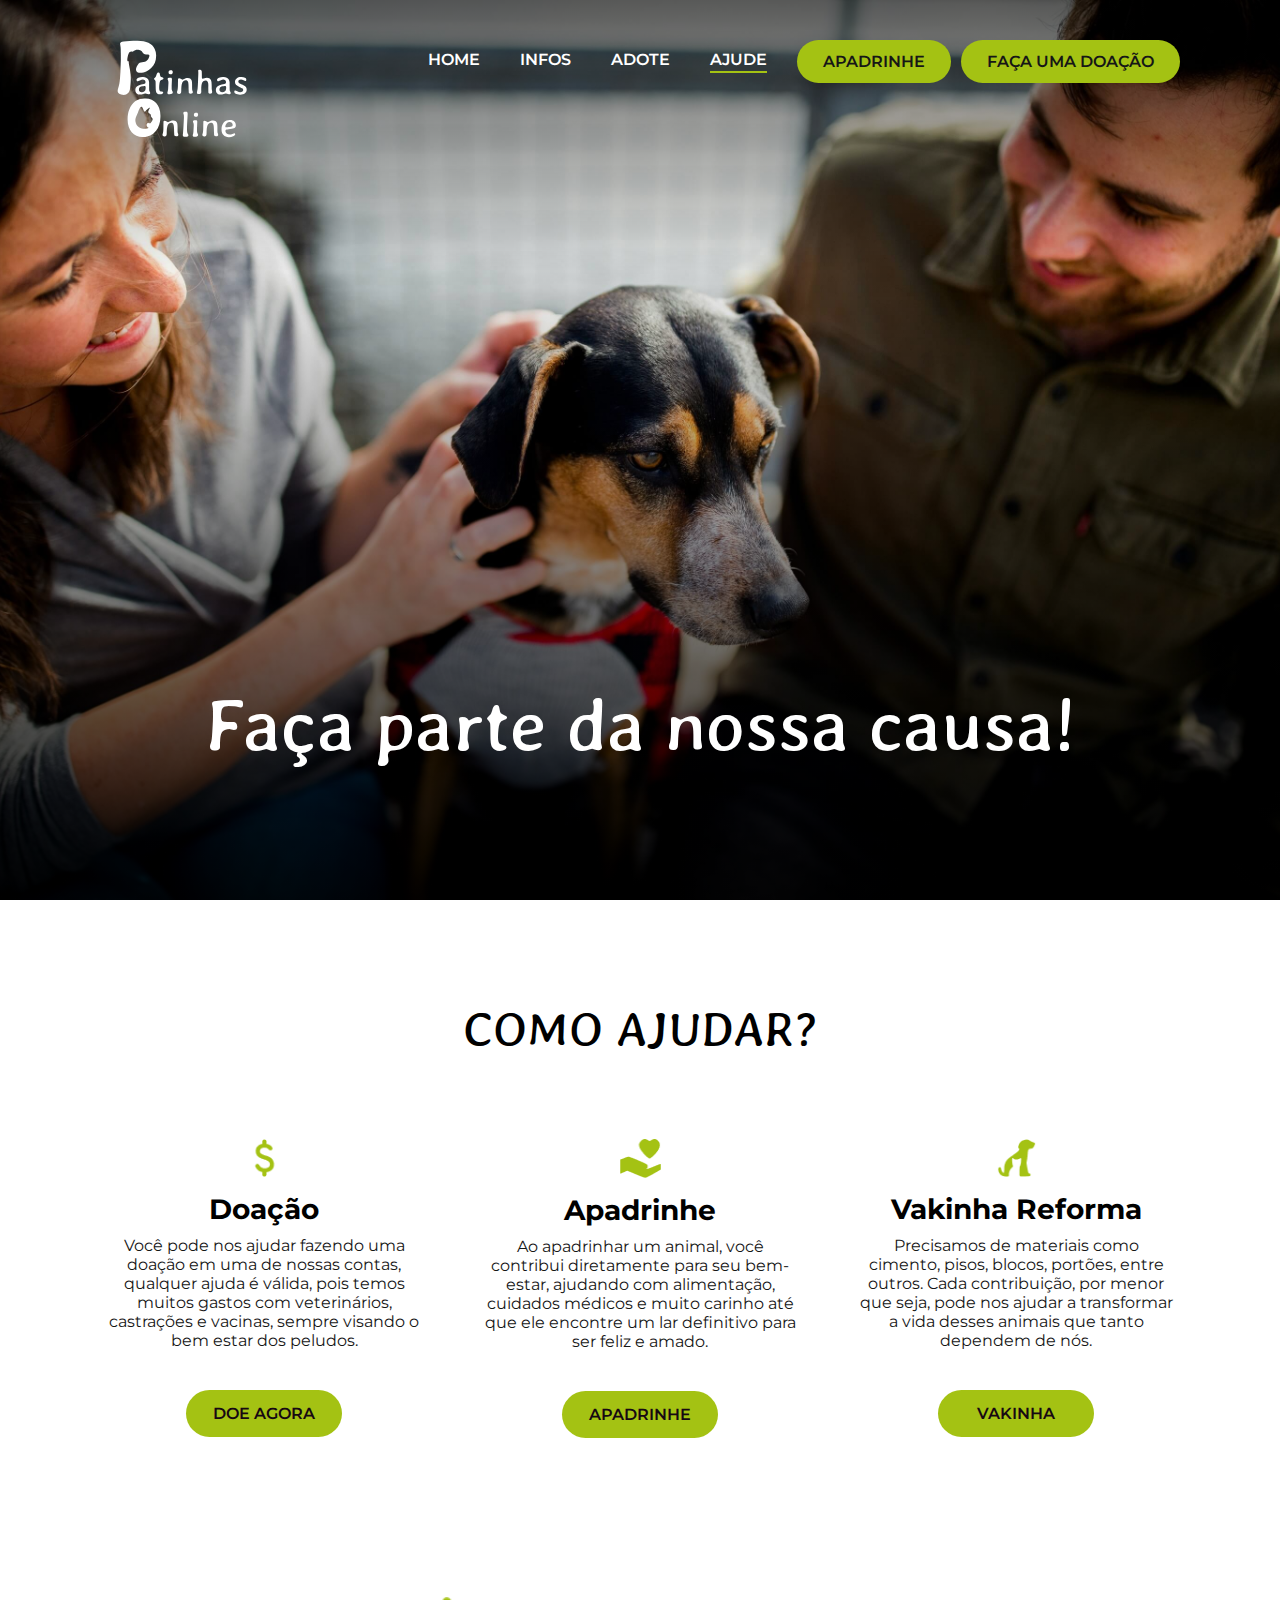
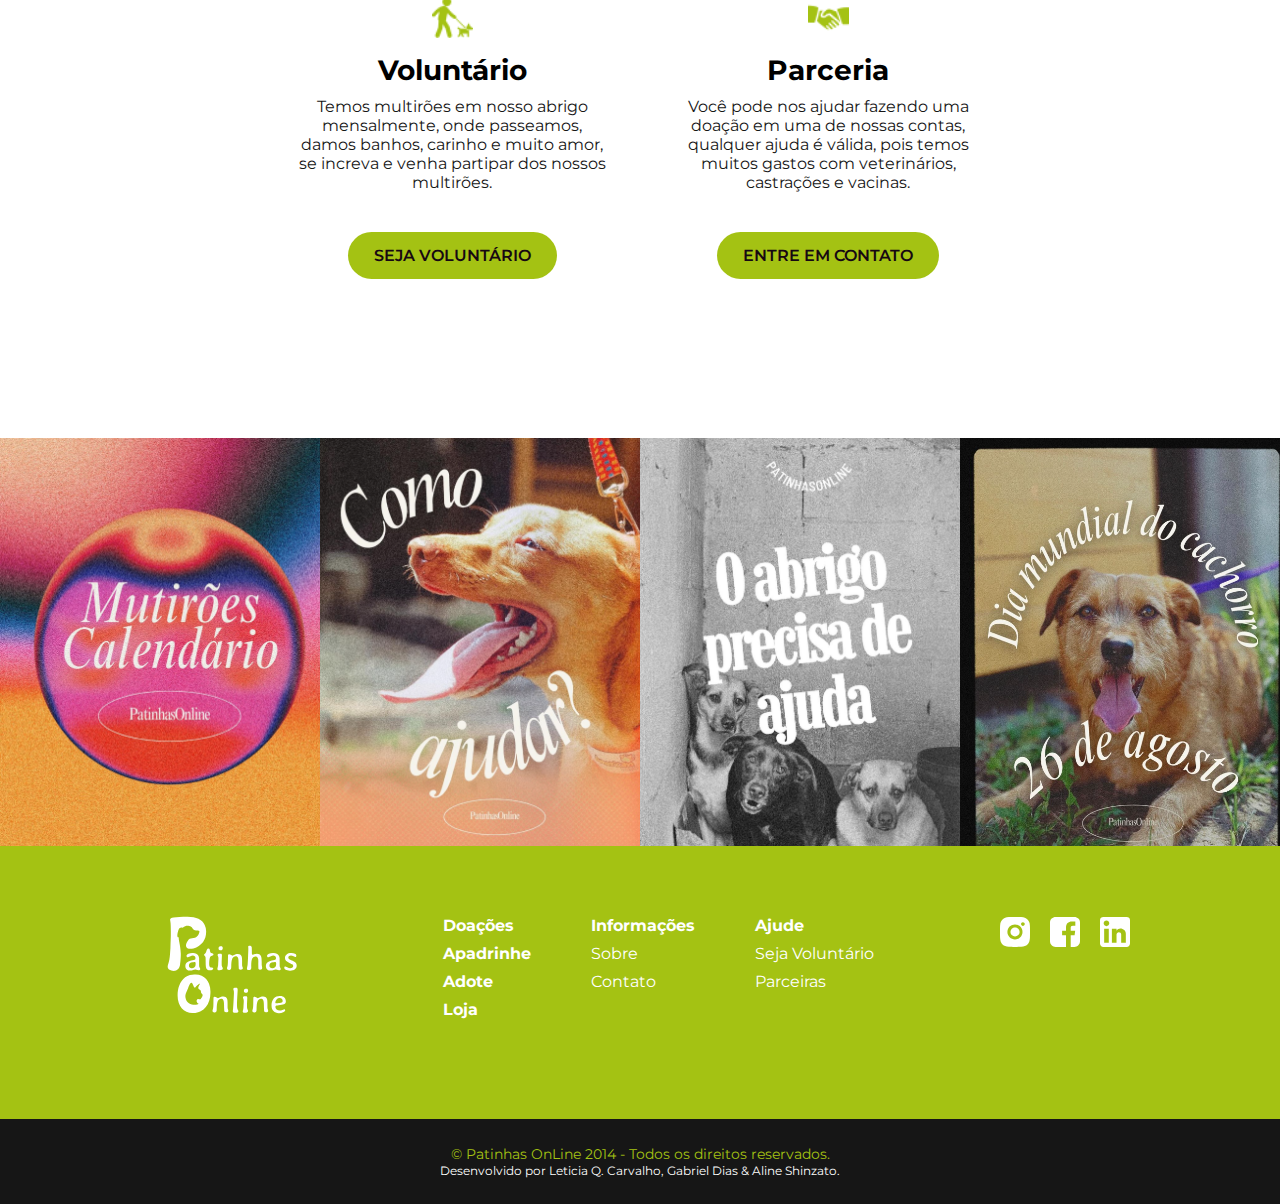
==== commit 707a7e3a: "alteração parceria" ====
--- a/pages/ajude.html
+++ b/pages/ajude.html
@@ -150,8 +150,8 @@
                 </ul>
                 <ul>
                     <li>Ajude</li>
-                    <li><a href="">Seja Voluntário</a></li>
-                    <li><a href="">Parceiras</a></li>
+                    <li><a href="ajude.html">Seja Voluntário</a></li>
+                    <li><a href="ajude.html">Parceiras</a></li>
                 </ul>
             </div>
             <div>
@@ -163,9 +163,9 @@
                     <a href="https://www.linkedin.com/company/patinhas-online/about/" target="_blank"><img
                             src="../assets/icon/linkedin.svg" alt=""></a>
                 </div>
-                <div class="redes-sociais"><a
+                <!-- <div class="redes-sociais"><a
                         href="https://patinhasonline.petlove.com.br/?fbclid=PAAaa2Pv4_MpVetYNMf6FtxfOVMZBxCQdqr0StWD2a-b7K7CP_-0gNbwwl4zE"
-                        target="_blank"><img src="../assets/icon/petlove.svg" alt=""></a></div>
+                        target="_blank"><img src="../assets/icon/petlove.svg" alt=""></a></div> -->
             </div>
         </div>
         <div class="creditos-copywriting">
--- a/styles/ajude.css
+++ b/styles/ajude.css
@@ -302,12 +302,14 @@
 
 .boxPostagem {
   width: 100%;
+  max-height: 46rem;
   overflow: hidden;
   object-fit: cover;
 }
 
 .boxPostagem img {
   width: 100%;
+  height: 100%;
 }
 
 /* ----------- Footer ------------ */
@@ -716,7 +718,7 @@
   /* ------------ Section Feed instagram  ------------ */
 
   .section-feedInstagram {
-    height: 100%;
+   max-height: 13.5rem;
     padding-bottom: 2rem;
   }
 
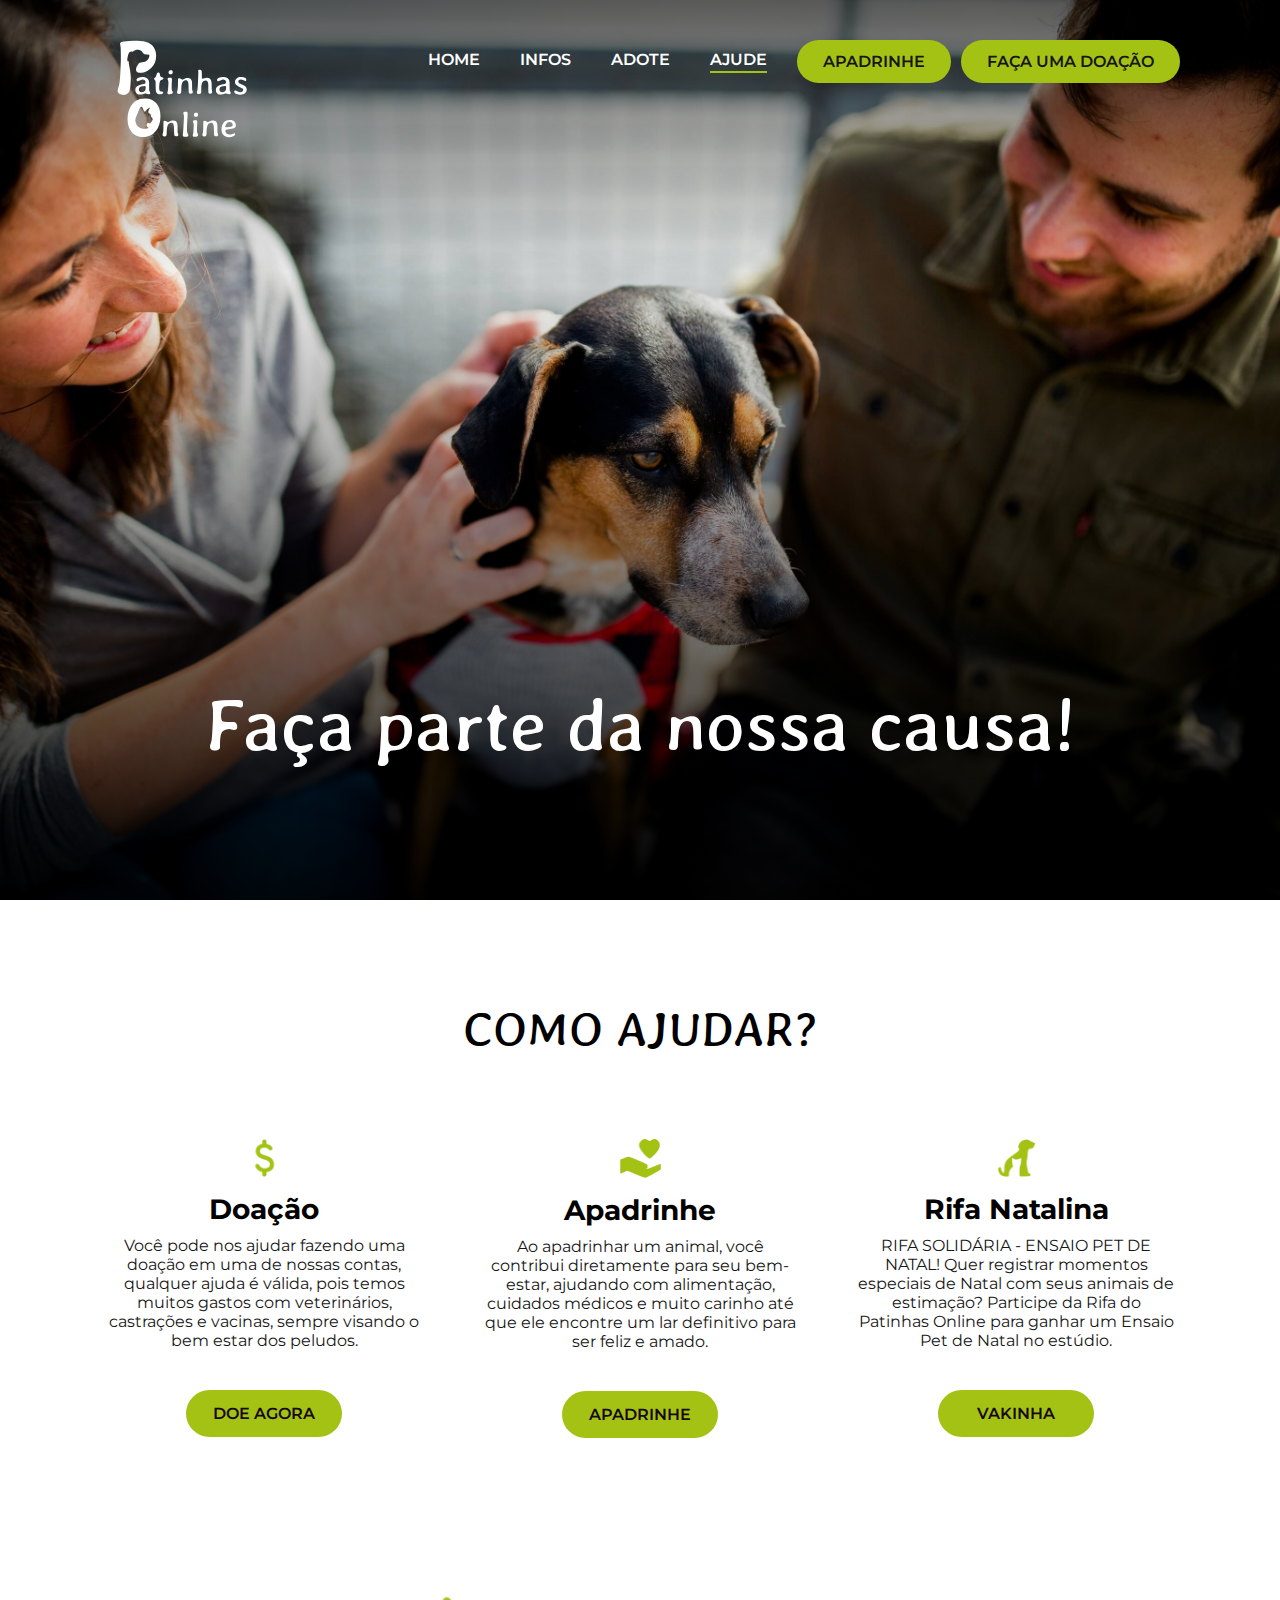
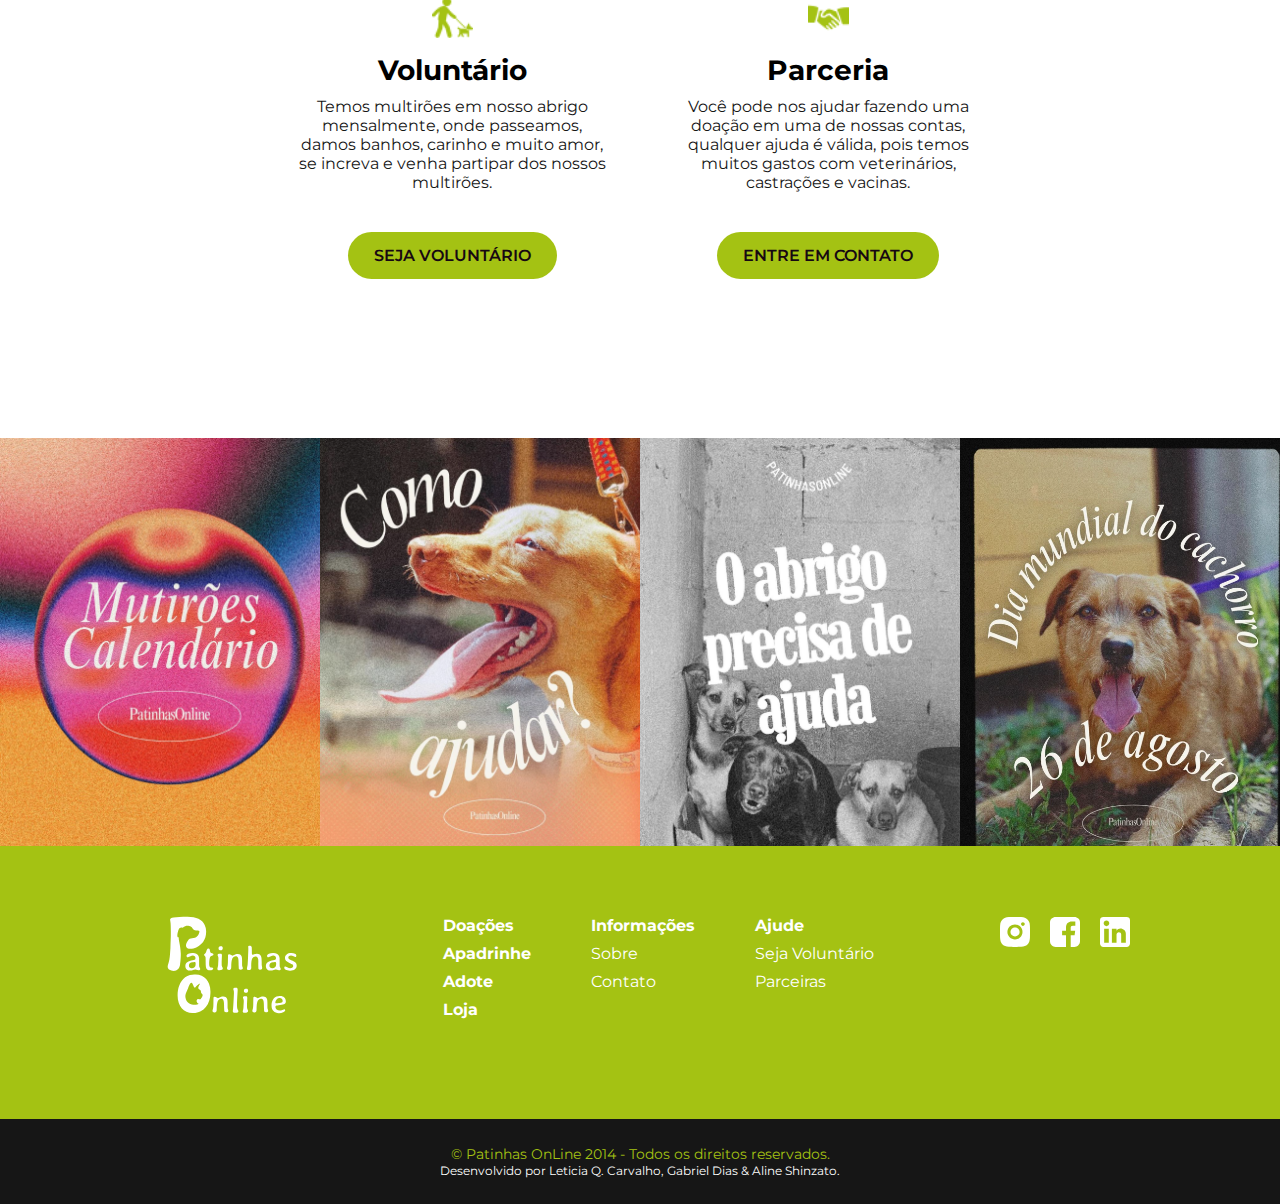
==== commit 4599d3cd: "alteração ajude" ====
--- a/pages/ajude.html
+++ b/pages/ajude.html
@@ -87,19 +87,19 @@
                 </div>
                 <div class="card-ajudar">
                     <img src="../assets/icon/Adocao.png" alt="">
-                    <h3>Vakinha Reforma</h3>
-                    <p>Precisamos de materiais como cimento, pisos, blocos, portões, entre outros.
-                    
-                    Cada contribuição, por menor que seja, pode nos ajudar a transformar a vida desses animais que tanto dependem de nós.
+                    <h3>Rifa Natalina</h3>
+                    <p>RIFA SOLIDÁRIA - ENSAIO PET DE NATAL!
+                    Quer registrar momentos especiais de Natal com seus animais de estimação?
+                    Participe da Rifa do Patinhas Online para ganhar um Ensaio Pet de Natal no estúdio.
 </p>
-                    <a href="https://www.vakinha.com.br/5128770/" target="_blank"><button class="btn-ajudar">Vakinha</button></a>
+                    <a href="https://rifapersonalizada.com.br/rifa-natalina-ensaio-pet-de-natal-MUpjJh" target="_blank"><button class="btn-ajudar">Vakinha</button></a>
                 </div>
 
                 <div class="card-ajudar">
                     <img src="../assets/icon/passear.png" alt="">
                     <h3>Voluntário</h3>
                     <p>Temos multirões em nosso abrigo mensalmente, onde passeamos, damos banhos, carinho e muito amor, se increva e venha partipar dos nossos multirões.</p>
-                    <a href="https://docs.google.com/forms/d/e/1FAIpQLSfwefY6Z5MquSlEsEEb_Ik-94nusH8CNLHQpMYdT0zhZkeq-Q/viewform"><button class="btn-ajudar">Seja Voluntário</button></a>
+                    <a href="https://docs.google.com/forms/d/e/1FAIpQLSfwefY6Z5MquSlEsEEb_Ik-94nusH8CNLHQpMYdT0zhZkeq-Q/viewform" target="_blank"><button class="btn-ajudar">Seja Voluntário</button></a>
                 </div>
 
                 <div class="card-ajudar">
@@ -108,7 +108,7 @@
                     <p>Você pode nos ajudar fazendo uma doação em uma de nossas contas, qualquer ajuda é válida, pois
                         temos
                         muitos gastos com veterinários, castrações e vacinas.</p>
-                    <a href="https://chat.whatsapp.com/E5KUpH816n9Ec4BOXb96Nz"><button class="btn-ajudar">Entre em contato</button></a>
+                    <a href="https://chat.whatsapp.com/E5KUpH816n9Ec4BOXb96Nz" target="_blank"><button class="btn-ajudar">Entre em contato</button></a>
                 </div>
             </div>
         </section>
--- a/styles/ajude.css
+++ b/styles/ajude.css
@@ -718,7 +718,7 @@
   /* ------------ Section Feed instagram  ------------ */
 
   .section-feedInstagram {
-   max-height: 13.5rem;
+    max-height: 13.5rem;
     padding-bottom: 2rem;
   }
 
